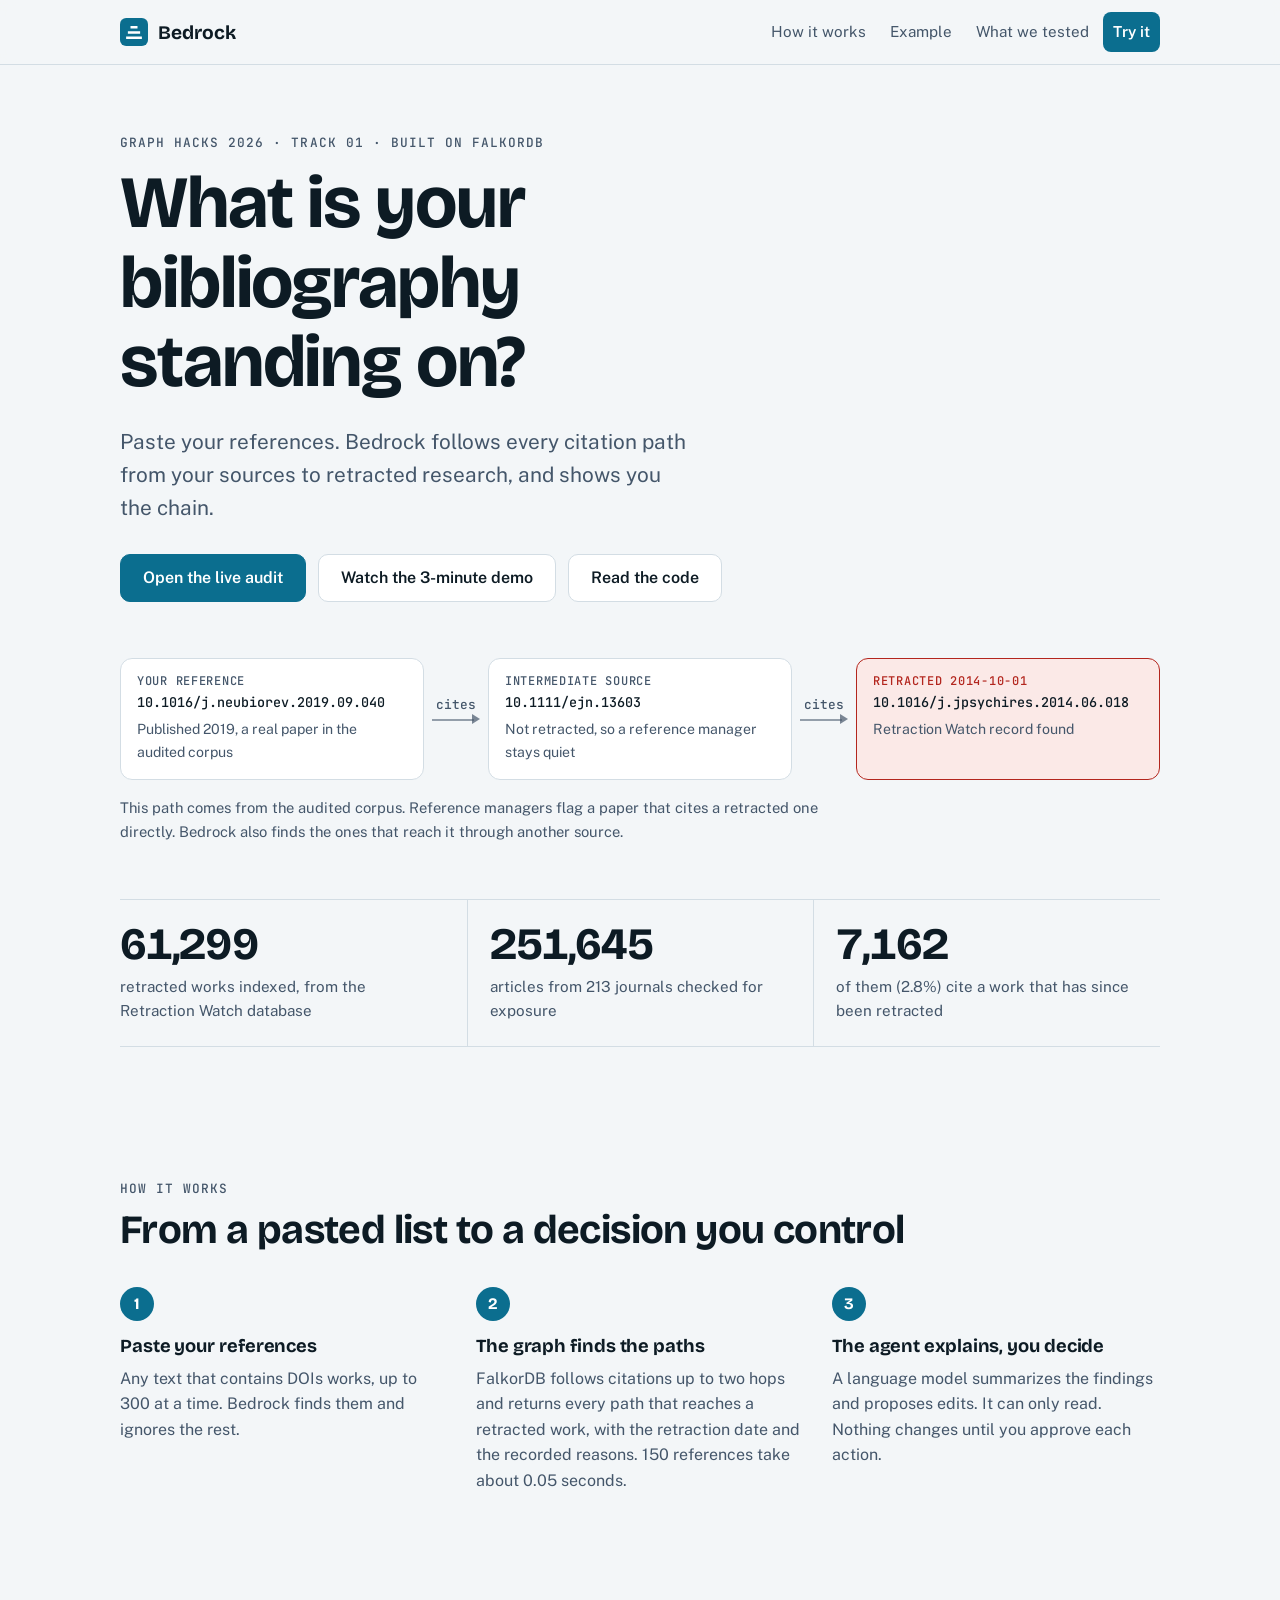
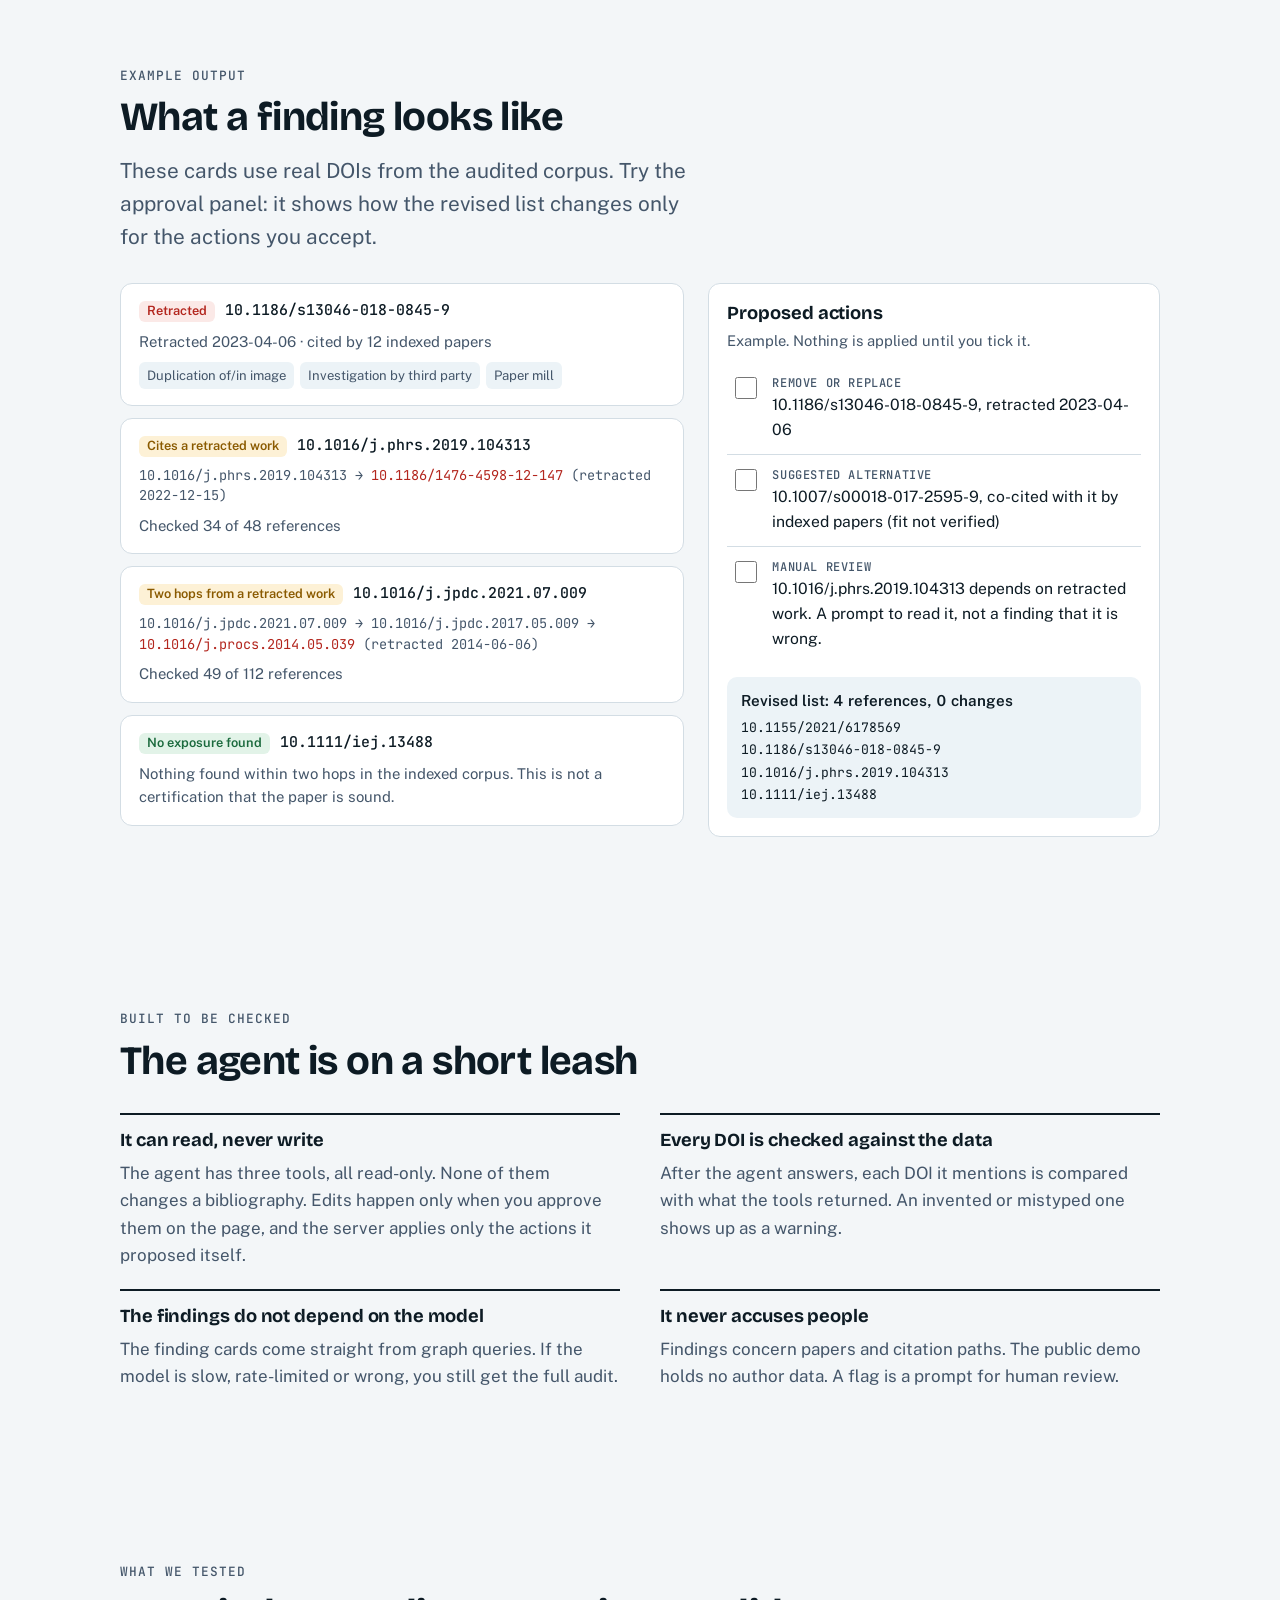
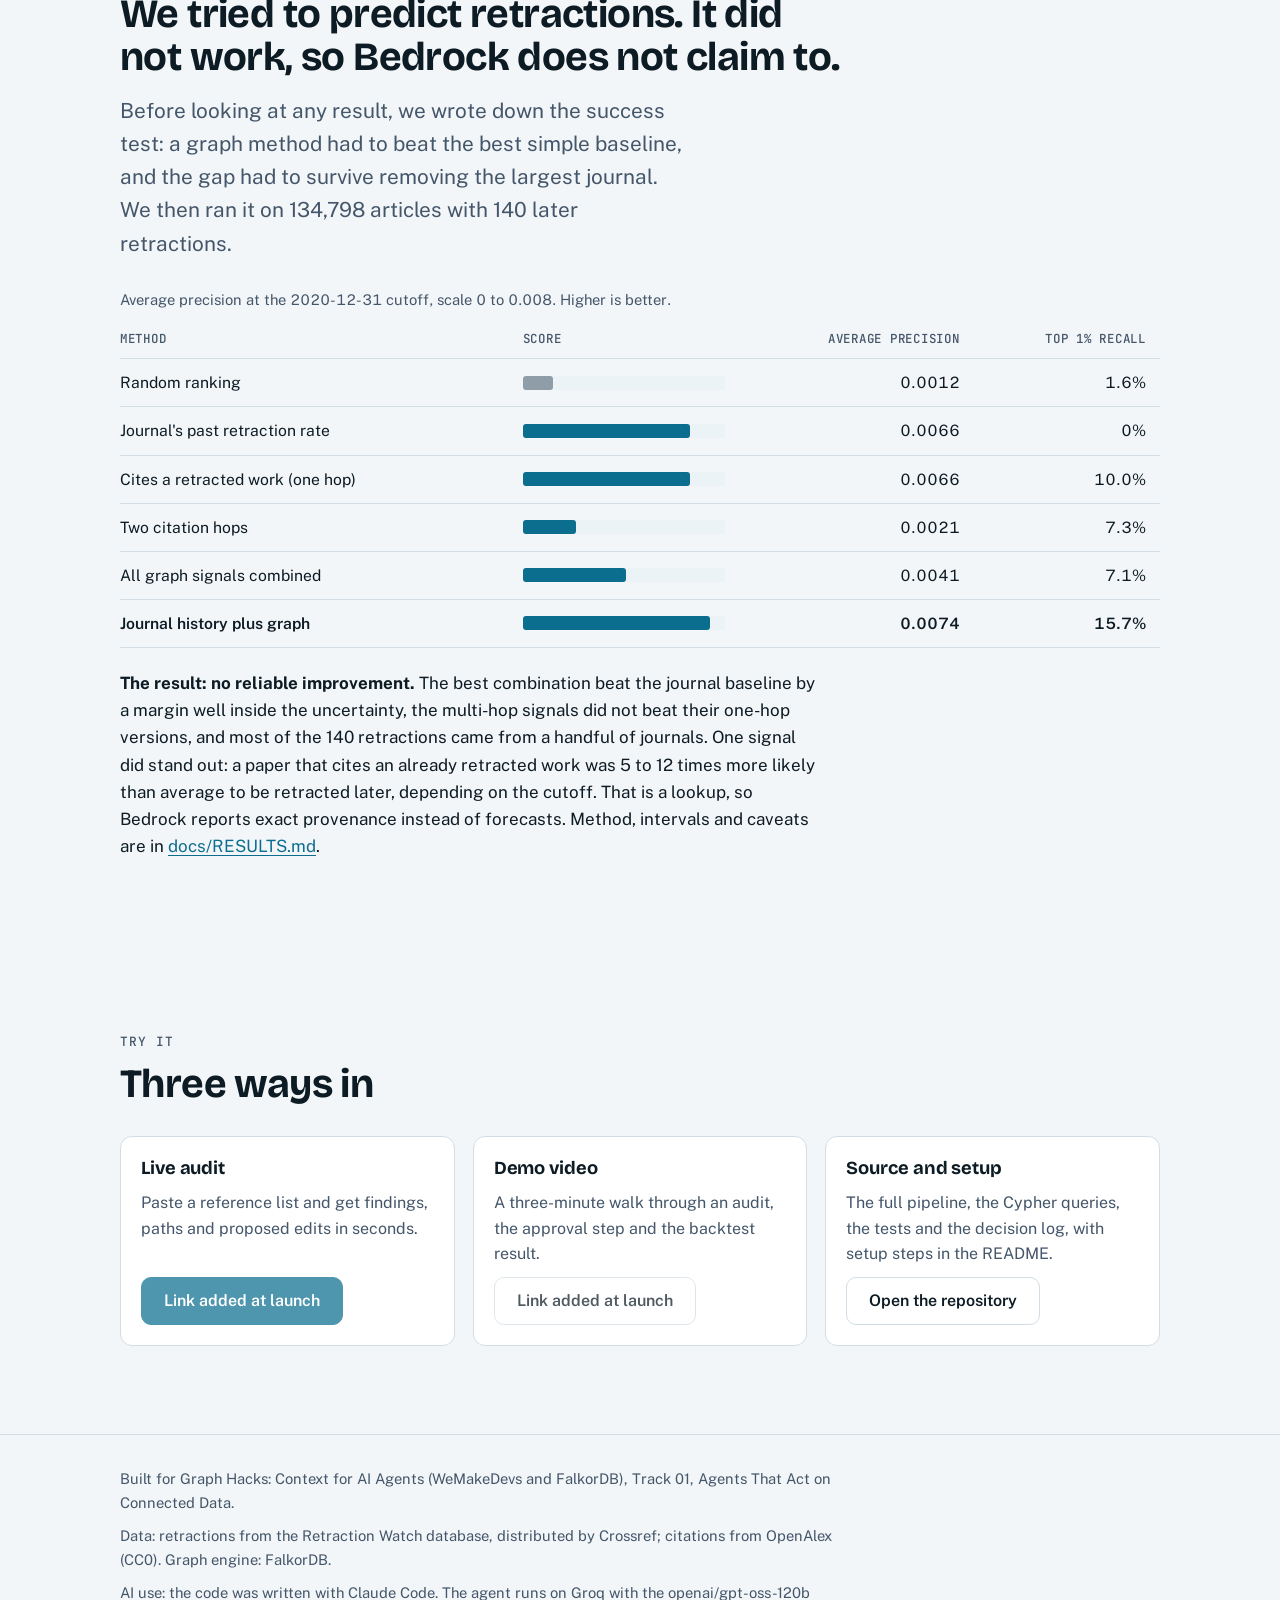
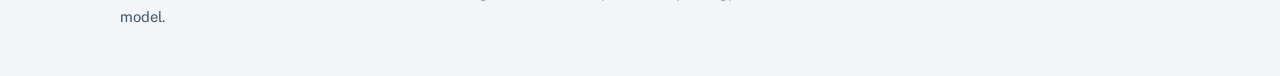
==== site/index.html @ e0417137 "Add slim audit-only graph loader and verifier, deterministic audit output, product landing page Co-A" ====
<!doctype html>
<html lang="en">
<head>
<meta charset="utf-8">
<meta name="viewport" content="width=device-width, initial-scale=1">
<meta name="color-scheme" content="light dark">
<meta name="description" content="Bedrock traces every citation path from your bibliography to retracted research, with the exact chain and the retraction record. Built on FalkorDB for Graph Hacks 2026.">
<title>Bedrock - bibliography provenance audit</title>
<link rel="icon" href="favicon.svg" type="image/svg+xml">
<link rel="preconnect" href="https://fonts.googleapis.com">
<link rel="preconnect" href="https://fonts.gstatic.com" crossorigin>
<link rel="stylesheet" href="https://fonts.googleapis.com/css2?family=Bricolage+Grotesque:opsz,wght@12..96,500;12..96,700&family=JetBrains+Mono:wght@400;500&family=Public+Sans:wght@400;500;600&display=swap">
<style>
/* Layout concept: one idea carries the page, the citation chain. It opens the page as the hero, returns as
   the finding cards, and the sections read top to bottom like following a path from a source to its origin.
   Palette: cool paper and blue-black ink, one teal for interaction, and a red used only for "retracted". */
:root {
  --paper: #f3f6f8;
  --surface: #ffffff;
  --ink: #0d1b24;
  --ink-2: #44566a;
  --line: #d3dde4;
  --teal: #0b6e8f;
  --teal-ink: #ffffff;
  --alert: #b3261e;
  --alert-bg: #fbe9e7;
  --warn: #8a5a00;
  --warn-bg: #fdf1d6;
  --ok: #1b6a3d;
  --ok-bg: #e2f3e8;
  --node: #ecf3f7;
  --focus: rgba(11, 110, 143, .45);
  --display: "Bricolage Grotesque", "Segoe UI", system-ui, sans-serif;
  --body: "Public Sans", system-ui, -apple-system, "Segoe UI", Roboto, sans-serif;
  --mono: "JetBrains Mono", ui-monospace, SFMono-Regular, Menlo, Consolas, monospace;
}
@media (prefers-color-scheme: dark) {
  :root:not([data-theme="light"]) {
    --paper: #0a1319; --surface: #111d25; --ink: #e7eef2; --ink-2: #9db0bf; --line: #24343f;
    --teal: #62c3e8; --teal-ink: #06141b; --alert: #ff8f80; --alert-bg: #3a1b18;
    --warn: #f0c75e; --warn-bg: #352c0e; --ok: #7ed7a0; --ok-bg: #12301f; --node: #16252f; --focus: rgba(98, 195, 232, .5);
    color-scheme: dark;
  }
}
:root[data-theme="dark"] {
  --paper: #0a1319; --surface: #111d25; --ink: #e7eef2; --ink-2: #9db0bf; --line: #24343f;
  --teal: #62c3e8; --teal-ink: #06141b; --alert: #ff8f80; --alert-bg: #3a1b18;
  --warn: #f0c75e; --warn-bg: #352c0e; --ok: #7ed7a0; --ok-bg: #12301f; --node: #16252f; --focus: rgba(98, 195, 232, .5);
  color-scheme: dark;
}
* { box-sizing: border-box; }
html { -webkit-text-size-adjust: 100%; scroll-behavior: smooth; }
body {
  margin: 0; background: var(--paper); color: var(--ink);
  font: 400 1.0625rem/1.6 var(--body);
  -webkit-font-smoothing: antialiased; text-rendering: optimizeLegibility; -webkit-tap-highlight-color: rgba(0, 0, 0, 0);
}
::selection { background: var(--teal); color: var(--teal-ink); }
a { color: var(--teal); text-underline-offset: 3px; }
a:focus-visible, button:focus-visible, input:focus-visible, summary:focus-visible { outline: none; box-shadow: 0 0 0 3px var(--focus); border-radius: 6px; }
.wrap { width: min(1080px, 100%); margin-inline: auto; padding-inline: max(20px, env(safe-area-inset-left, 0px)) max(20px, env(safe-area-inset-right, 0px)); }
section { padding-block: clamp(44px, 7vw, 88px); }
h1, h2, h3 { font-family: var(--display); font-weight: 700; line-height: 1.08; letter-spacing: -.015em; margin: 0; text-wrap: balance; }
h1 { font-size: clamp(2.5rem, 6.2vw, 4.6rem); }
h2 { font-size: clamp(1.7rem, 3.6vw, 2.5rem); }
h3 { font-size: 1.15rem; line-height: 1.25; letter-spacing: -.005em; }
p { margin: 0; }
.lede { font-size: clamp(1.1rem, 1.8vw, 1.3rem); color: var(--ink-2); max-width: 44ch; }
.eyebrow { font: 500 .8rem/1 var(--mono); letter-spacing: .08em; text-transform: uppercase; color: var(--ink-2); margin-bottom: 14px; display: block; }
.mono { font-family: var(--mono); }

/* header */
header.top { position: sticky; top: env(safe-area-inset-top, 0px); z-index: 5; background: color-mix(in srgb, var(--paper) 88%, transparent); backdrop-filter: blur(8px); border-bottom: 1px solid var(--line); }
header.top .wrap { display: flex; align-items: center; justify-content: space-between; gap: 16px; padding-block: 12px; }
.brand { display: flex; align-items: center; gap: 10px; font: 700 1.2rem/1 var(--display); color: var(--ink); text-decoration: none; }
.brand svg { width: 28px; height: 28px; flex: none; }
nav { display: flex; align-items: center; gap: 4px; flex-wrap: wrap; justify-content: flex-end; }
nav a { color: var(--ink-2); text-decoration: none; padding: 8px 10px; border-radius: 8px; font-size: .95rem; min-height: 40px; display: inline-flex; align-items: center; }
nav a.cta { color: var(--teal-ink); background: var(--teal); font-weight: 600; }
@media (hover: hover) { nav a:hover { color: var(--ink); background: var(--node); } nav a.cta:hover { background: var(--teal); filter: brightness(1.08); } }
@media (max-width: 720px) { nav a.hide-s { display: none; } }

/* hero */
.hero { padding-block: clamp(36px, 6vw, 72px) clamp(28px, 4vw, 48px); }
.hero h1 { max-width: 16ch; }
.hero .lede { margin-top: 22px; }
.actions { display: flex; flex-wrap: wrap; gap: 12px; margin-top: 30px; align-items: center; }
.btn { font: 600 1rem/1 var(--body); display: inline-flex; align-items: center; justify-content: center; min-height: 48px; padding: 0 22px; border-radius: 10px; text-decoration: none; border: 1px solid var(--line); background: var(--surface); color: var(--ink); cursor: pointer; user-select: none; -webkit-user-select: none; transition: transform 120ms ease, background-color 120ms ease; }
.btn:active { transform: scale(.97); }
.btn.primary { background: var(--teal); color: var(--teal-ink); border-color: var(--teal); }
.btn[aria-disabled="true"] { opacity: .72; cursor: default; }
@media (hover: hover) { .btn:hover:not([aria-disabled="true"]) { background: var(--node); } .btn.primary:hover:not([aria-disabled="true"]) { background: var(--teal); filter: brightness(1.08); } }
.note { font-size: .92rem; color: var(--ink-2); }

/* the chain */
.chain { list-style: none; margin: clamp(34px, 5vw, 56px) 0 0; padding: 0; display: grid; grid-template-columns: 1fr auto 1fr auto 1fr; align-items: stretch; gap: 0; }
.chain .node { background: var(--surface); border: 1px solid var(--line); border-radius: 12px; padding: 16px; min-width: 0; display: flex; flex-direction: column; gap: 6px; }
.chain .node .tag { font: 500 .75rem/1 var(--mono); letter-spacing: .06em; text-transform: uppercase; color: var(--ink-2); }
.chain .node .doi { font: 500 .84rem/1.4 var(--mono); overflow-wrap: anywhere; }
.chain .node .meta { font-size: .88rem; color: var(--ink-2); }
.chain .node.end { background: var(--alert-bg); border-color: var(--alert); }
.chain .node.end .tag { color: var(--alert); font-weight: 500; }
.chain .link { display: flex; align-items: center; justify-content: center; min-width: 64px; position: relative; color: var(--ink-2); font: 500 .8rem/1 var(--mono); }
.chain .link::before { content: ""; position: absolute; left: 8px; right: 14px; top: 50%; height: 2px; background: currentColor; opacity: .55; }
.chain .link::after { content: ""; position: absolute; right: 8px; top: calc(50% - 5px); border-left: 8px solid currentColor; border-top: 5px solid transparent; border-bottom: 5px solid transparent; opacity: .7; }
.chain .link span { position: relative; background: var(--paper); padding: 0 6px; top: -14px; }
.caption { margin-top: 16px; font-size: .92rem; color: var(--ink-2); max-width: 78ch; }
@media (max-width: 820px) {
  .chain { grid-template-columns: 1fr; }
  .chain .link { min-height: 56px; min-width: 0; }
  .chain .link::before { left: 50%; right: auto; top: 6px; bottom: 14px; width: 2px; height: auto; }
  .chain .link::after { right: auto; left: calc(50% - 5px); top: auto; bottom: 6px; border-left: 5px solid transparent; border-right: 5px solid transparent; border-top: 8px solid currentColor; border-bottom: 0; }
  .chain .link span { top: 0; left: 24px; position: absolute; }
}
@media (prefers-reduced-motion: no-preference) {
  .chain .node, .chain .link { animation: rise 520ms cubic-bezier(.2, .7, .2, 1) both; }
  .chain > :nth-child(2) { animation-delay: 160ms; } .chain > :nth-child(3) { animation-delay: 320ms; }
  .chain > :nth-child(4) { animation-delay: 480ms; } .chain > :nth-child(5) { animation-delay: 640ms; }
  .chain .node.end { animation: rise 520ms cubic-bezier(.2, .7, .2, 1) 640ms both, flag 1400ms ease-out 1200ms 1; }
  @keyframes rise { from { transform: translateY(10px); } to { transform: none; } } /* never starts invisible: content stays readable if animation is paused */
  @keyframes flag { 0% { box-shadow: 0 0 0 0 color-mix(in srgb, var(--alert) 55%, transparent); } 100% { box-shadow: 0 0 0 14px transparent; } }
}

/* facts */
.facts { display: grid; grid-template-columns: repeat(3, 1fr); gap: 0; border-block: 1px solid var(--line); margin-top: clamp(30px, 5vw, 56px); }
.fact { padding: 22px 22px 22px 0; min-width: 0; }
.fact + .fact { padding-left: 22px; border-left: 1px solid var(--line); }
.fact b { display: block; font: 700 clamp(1.9rem, 4vw, 2.8rem)/1 var(--display); font-variant-numeric: tabular-nums; letter-spacing: -.02em; }
.fact span { display: block; margin-top: 8px; color: var(--ink-2); font-size: .95rem; }
@media (max-width: 720px) { .facts { grid-template-columns: 1fr; } .fact, .fact + .fact { padding: 18px 0; border-left: 0; } .fact + .fact { border-top: 1px solid var(--line); } }

/* sequence */
.steps { list-style: none; counter-reset: s; margin: 34px 0 0; padding: 0; display: grid; grid-template-columns: repeat(3, 1fr); gap: 28px; }
.steps li { counter-increment: s; min-width: 0; }
.steps li::before { content: counter(s); display: grid; place-items: center; width: 34px; height: 34px; border-radius: 50%; background: var(--teal); color: var(--teal-ink); font: 700 1rem/1 var(--display); margin-bottom: 14px; }
.steps h3 { margin-bottom: 8px; }
.steps p { color: var(--ink-2); font-size: 1rem; }
@media (max-width: 820px) { .steps { grid-template-columns: 1fr; gap: 24px; } }

/* sample findings + approval */
.demo { display: grid; grid-template-columns: 1.25fr 1fr; gap: 24px; margin-top: 30px; align-items: start; }
@media (max-width: 920px) { .demo { grid-template-columns: 1fr; } }
.finding { background: var(--surface); border: 1px solid var(--line); border-radius: 12px; padding: 16px 18px; display: grid; gap: 8px; min-width: 0; }
.finding + .finding { margin-top: 12px; }
.finding .head { display: flex; flex-wrap: wrap; gap: 10px; align-items: baseline; }
.badge { font: 600 .8rem/1 var(--body); padding: 4px 8px; border-radius: 6px; }
.b-ret { color: var(--alert); background: var(--alert-bg); }
.b-dir { color: var(--warn); background: var(--warn-bg); }
.b-two { color: var(--warn); background: var(--warn-bg); }
.b-ok { color: var(--ok); background: var(--ok-bg); }
.finding .doi { font: 500 .93rem/1.3 var(--mono); overflow-wrap: anywhere; }
.finding .meta { color: var(--ink-2); font-size: .93rem; }
.path { font: 400 .85rem/1.5 var(--mono); color: var(--ink-2); overflow-wrap: anywhere; }
.path em { font-style: normal; color: var(--alert); }
.chips { display: flex; flex-wrap: wrap; gap: 6px; list-style: none; margin: 0; padding: 0; }
.chips li { font-size: .82rem; background: var(--node); color: var(--ink-2); border-radius: 6px; padding: 3px 8px; }
.panel { background: var(--surface); border: 1px solid var(--line); border-radius: 12px; padding: 18px; position: sticky; top: 76px; }
.panel h3 { margin-bottom: 4px; }
.panel .note { margin-bottom: 10px; }
.props { list-style: none; margin: 0; padding: 0; }
.props li { display: flex; gap: 12px; align-items: flex-start; padding: 12px 4px; border-top: 1px solid var(--line); }
.props li:first-child { border-top: 0; }
.props input { width: 22px; height: 22px; margin-top: 2px; flex: none; accent-color: var(--teal); }
.props label { cursor: pointer; flex: 1; font-size: .98rem; min-width: 0; overflow-wrap: anywhere; }
.props .k { display: block; font: 500 .75rem/1.4 var(--mono); letter-spacing: .05em; text-transform: uppercase; color: var(--ink-2); }
.result { margin-top: 14px; padding: 14px; background: var(--node); border-radius: 10px; }
.result .count { font: 600 .95rem/1.3 var(--body); margin-bottom: 8px; font-variant-numeric: tabular-nums; }
.result ul { list-style: none; margin: 0; padding: 0; display: flex; flex-direction: column; gap: 4px; }
.result li { font: 400 .82rem/1.4 var(--mono); overflow-wrap: anywhere; }
.result li.gone { text-decoration: line-through; color: var(--ink-2); }
.result li.add { color: var(--ok); }

/* safety list */
.grid2 { display: grid; grid-template-columns: repeat(2, 1fr); gap: 20px 40px; margin-top: 30px; }
@media (max-width: 720px) { .grid2 { grid-template-columns: 1fr; } }
.grid2 > div { min-width: 0; padding-top: 14px; border-top: 2px solid var(--ink); }
.grid2 h3 { margin-bottom: 8px; }
.grid2 p { color: var(--ink-2); }

/* evidence */
.evidence { margin-top: 28px; overflow-x: auto; }
table { border-collapse: collapse; width: 100%; min-width: 560px; font-variant-numeric: tabular-nums; }
th, td { text-align: left; padding: 11px 12px 11px 0; border-bottom: 1px solid var(--line); vertical-align: middle; font-size: .98rem; }
th { font: 500 .78rem/1.2 var(--mono); letter-spacing: .06em; text-transform: uppercase; color: var(--ink-2); }
td.n, th.n { text-align: right; padding-right: 14px; white-space: nowrap; }
.bar { height: 14px; border-radius: 3px; background: var(--node); position: relative; min-width: 120px; }
.bar i { position: absolute; inset: 0 auto 0 0; background: var(--teal); border-radius: 3px; }
.bar i.rand { background: var(--ink-2); opacity: .55; }
tr.hl td { font-weight: 600; }
.verdict { margin-top: 22px; max-width: 70ch; }
.verdict strong { color: var(--ink); }

/* try it */
.cards { display: grid; grid-template-columns: repeat(3, 1fr); gap: 18px; margin-top: 30px; }
@media (max-width: 900px) { .cards { grid-template-columns: 1fr; } }
.card { background: var(--surface); border: 1px solid var(--line); border-radius: 12px; padding: 20px; display: flex; flex-direction: column; gap: 10px; min-width: 0; }
.card p { color: var(--ink-2); font-size: 1rem; flex: 1; }
.card .btn { align-self: flex-start; }

footer { border-top: 1px solid var(--line); padding-block: 32px 48px; color: var(--ink-2); font-size: .92rem; }
footer .wrap { display: grid; gap: 10px; }
footer p { max-width: 80ch; }
@media (prefers-reduced-motion: reduce) { * { transition: none !important; scroll-behavior: auto !important; } }
</style>
</head>
<body>
<header class="top">
  <div class="wrap">
    <a class="brand" href="#top" aria-label="Bedrock, back to the top">
      <svg viewBox="0 0 32 32" aria-hidden="true"><rect width="32" height="32" rx="7" fill="var(--teal)"/><path d="M7 21h18v3H7zM9 15h14v3H9zM12 9h8v3h-8z" fill="var(--teal-ink)"/></svg>
      Bedrock
    </a>
    <nav aria-label="Sections">
      <a class="hide-s" href="#how">How it works</a>
      <a class="hide-s" href="#findings">Example</a>
      <a class="hide-s" href="#tested">What we tested</a>
      <a class="cta" href="#try">Try it</a>
    </nav>
  </div>
</header>

<main id="top">
  <section class="hero" aria-labelledby="h1">
    <div class="wrap">
      <span class="eyebrow">Graph Hacks 2026 &middot; Track 01 &middot; built on FalkorDB</span>
      <h1 id="h1">What is your bibliography standing on?</h1>
      <p class="lede">Paste your references. Bedrock follows every citation path from your sources to retracted research, and shows you the chain.</p>
      <div class="actions">
        <a class="btn primary" id="cta-live" href="#try" data-config="live">Open the live audit</a>
        <a class="btn" id="cta-video" href="#try" data-config="video">Watch the 3-minute demo</a>
        <a class="btn" href="https://github.com/ibnweb3/bedrock">Read the code</a>
      </div>

      <ol class="chain" aria-label="Example citation path from a reference to a retracted work">
        <li class="node"><span class="tag">Your reference</span><span class="doi">10.1016/j.neubiorev.2019.09.040</span><span class="meta">Published 2019, a real paper in the audited corpus</span></li>
        <li class="link" aria-hidden="true"><span>cites</span></li>
        <li class="node"><span class="tag">Intermediate source</span><span class="doi">10.1111/ejn.13603</span><span class="meta">Not retracted, so a reference manager stays quiet</span></li>
        <li class="link" aria-hidden="true"><span>cites</span></li>
        <li class="node end"><span class="tag">Retracted 2014-10-01</span><span class="doi">10.1016/j.jpsychires.2014.06.018</span><span class="meta">Retraction Watch record found</span></li>
      </ol>
      <p class="caption">This path comes from the audited corpus. Reference managers flag a paper that cites a retracted one directly. Bedrock also finds the ones that reach it through another source.</p>

      <div class="facts">
        <div class="fact"><b>61,299</b><span>retracted works indexed, from the Retraction Watch database</span></div>
        <div class="fact"><b>251,645</b><span>articles from 213 journals checked for exposure</span></div>
        <div class="fact"><b>7,162</b><span>of them (2.8%) cite a work that has since been retracted</span></div>
      </div>
    </div>
  </section>

  <section id="how" aria-labelledby="h-how">
    <div class="wrap">
      <span class="eyebrow">How it works</span>
      <h2 id="h-how">From a pasted list to a decision you control</h2>
      <ol class="steps">
        <li><h3>Paste your references</h3><p>Any text that contains DOIs works, up to 300 at a time. Bedrock finds them and ignores the rest.</p></li>
        <li><h3>The graph finds the paths</h3><p>FalkorDB follows citations up to two hops and returns every path that reaches a retracted work, with the retraction date and the recorded reasons. 150 references take about 0.05 seconds.</p></li>
        <li><h3>The agent explains, you decide</h3><p>A language model summarizes the findings and proposes edits. It can only read. Nothing changes until you approve each action.</p></li>
      </ol>
    </div>
  </section>

  <section id="findings" aria-labelledby="h-find">
    <div class="wrap">
      <span class="eyebrow">Example output</span>
      <h2 id="h-find">What a finding looks like</h2>
      <p class="lede" style="margin-top:14px">These cards use real DOIs from the audited corpus. Try the approval panel: it shows how the revised list changes only for the actions you accept.</p>
      <div class="demo">
        <div>
          <article class="finding">
            <div class="head"><span class="badge b-ret">Retracted</span><span class="doi">10.1186/s13046-018-0845-9</span></div>
            <p class="meta">Retracted 2023-04-06 &middot; cited by 12 indexed papers</p>
            <ul class="chips" aria-label="Recorded reasons"><li>Duplication of/in image</li><li>Investigation by third party</li><li>Paper mill</li></ul>
          </article>
          <article class="finding">
            <div class="head"><span class="badge b-dir">Cites a retracted work</span><span class="doi">10.1016/j.phrs.2019.104313</span></div>
            <p class="path">10.1016/j.phrs.2019.104313 &rarr; <em>10.1186/1476-4598-12-147</em> (retracted 2022-12-15)</p>
            <p class="meta">Checked 34 of 48 references</p>
          </article>
          <article class="finding">
            <div class="head"><span class="badge b-two">Two hops from a retracted work</span><span class="doi">10.1016/j.jpdc.2021.07.009</span></div>
            <p class="path">10.1016/j.jpdc.2021.07.009 &rarr; 10.1016/j.jpdc.2017.05.009 &rarr; <em>10.1016/j.procs.2014.05.039</em> (retracted 2014-06-06)</p>
            <p class="meta">Checked 49 of 112 references</p>
          </article>
          <article class="finding">
            <div class="head"><span class="badge b-ok">No exposure found</span><span class="doi">10.1111/iej.13488</span></div>
            <p class="meta">Nothing found within two hops in the indexed corpus. This is not a certification that the paper is sound.</p>
          </article>
        </div>

        <aside class="panel" aria-labelledby="h-prop">
          <h3 id="h-prop">Proposed actions</h3>
          <p class="note">Example. Nothing is applied until you tick it.</p>
          <ul class="props" id="props">
            <li><input type="checkbox" id="p1" data-remove="10.1186/s13046-018-0845-9"><label for="p1"><span class="k">Remove or replace</span>10.1186/s13046-018-0845-9, retracted 2023-04-06</label></li>
            <li><input type="checkbox" id="p2" data-add="10.1007/s00018-017-2595-9"><label for="p2"><span class="k">Suggested alternative</span>10.1007/s00018-017-2595-9, co-cited with it by indexed papers (fit not verified)</label></li>
            <li><input type="checkbox" id="p3" data-note="1"><label for="p3"><span class="k">Manual review</span>10.1016/j.phrs.2019.104313 depends on retracted work. A prompt to read it, not a finding that it is wrong.</label></li>
          </ul>
          <div class="result" aria-live="polite">
            <p class="count" id="count">Revised list: 4 references, 0 changes</p>
            <ul id="revised"></ul>
          </div>
        </aside>
      </div>
    </div>
  </section>

  <section id="safe" aria-labelledby="h-safe">
    <div class="wrap">
      <span class="eyebrow">Built to be checked</span>
      <h2 id="h-safe">The agent is on a short leash</h2>
      <div class="grid2">
        <div><h3>It can read, never write</h3><p>The agent has three tools, all read-only. None of them changes a bibliography. Edits happen only when you approve them on the page, and the server applies only the actions it proposed itself.</p></div>
        <div><h3>Every DOI is checked against the data</h3><p>After the agent answers, each DOI it mentions is compared with what the tools returned. An invented or mistyped one shows up as a warning.</p></div>
        <div><h3>The findings do not depend on the model</h3><p>The finding cards come straight from graph queries. If the model is slow, rate-limited or wrong, you still get the full audit.</p></div>
        <div><h3>It never accuses people</h3><p>Findings concern papers and citation paths. The public demo holds no author data. A flag is a prompt for human review.</p></div>
      </div>
    </div>
  </section>

  <section id="tested" aria-labelledby="h-test">
    <div class="wrap">
      <span class="eyebrow">What we tested</span>
      <h2 id="h-test">We tried to predict retractions. It did not work, so Bedrock does not claim to.</h2>
      <p class="lede" style="margin-top:14px">Before looking at any result, we wrote down the success test: a graph method had to beat the best simple baseline, and the gap had to survive removing the largest journal. We then ran it on 134,798 articles with 140 later retractions.</p>
      <div class="evidence">
        <table>
          <caption class="note" style="text-align:left;caption-side:top;padding-bottom:10px">Average precision at the 2020-12-31 cutoff, scale 0 to 0.008. Higher is better.</caption>
          <thead><tr><th>Method</th><th>Score</th><th class="n">Average precision</th><th class="n">Top 1% recall</th></tr></thead>
          <tbody>
            <tr><td>Random ranking</td><td><div class="bar" role="img" aria-label="0.0012 out of 0.008"><i class="rand" style="width:15%"></i></div></td><td class="n">0.0012</td><td class="n">1.6%</td></tr>
            <tr><td>Journal's past retraction rate</td><td><div class="bar" role="img" aria-label="0.0066 out of 0.008"><i style="width:82.5%"></i></div></td><td class="n">0.0066</td><td class="n">0%</td></tr>
            <tr><td>Cites a retracted work (one hop)</td><td><div class="bar" role="img" aria-label="0.0066 out of 0.008"><i style="width:82.5%"></i></div></td><td class="n">0.0066</td><td class="n">10.0%</td></tr>
            <tr><td>Two citation hops</td><td><div class="bar" role="img" aria-label="0.0021 out of 0.008"><i style="width:26.3%"></i></div></td><td class="n">0.0021</td><td class="n">7.3%</td></tr>
            <tr><td>All graph signals combined</td><td><div class="bar" role="img" aria-label="0.0041 out of 0.008"><i style="width:51.3%"></i></div></td><td class="n">0.0041</td><td class="n">7.1%</td></tr>
            <tr class="hl"><td>Journal history plus graph</td><td><div class="bar" role="img" aria-label="0.0074 out of 0.008"><i style="width:92.5%"></i></div></td><td class="n">0.0074</td><td class="n">15.7%</td></tr>
          </tbody>
        </table>
      </div>
      <p class="verdict"><strong>The result: no reliable improvement.</strong> The best combination beat the journal baseline by a margin well inside the uncertainty, the multi-hop signals did not beat their one-hop versions, and most of the 140 retractions came from a handful of journals. One signal did stand out: a paper that cites an already retracted work was 5 to 12 times more likely than average to be retracted later, depending on the cutoff. That is a lookup, so Bedrock reports exact provenance instead of forecasts. Method, intervals and caveats are in <a href="https://github.com/ibnweb3/bedrock/blob/main/docs/RESULTS.md">docs/RESULTS.md</a>.</p>
    </div>
  </section>

  <section id="try" aria-labelledby="h-try">
    <div class="wrap">
      <span class="eyebrow">Try it</span>
      <h2 id="h-try">Three ways in</h2>
      <div class="cards">
        <div class="card"><h3>Live audit</h3><p>Paste a reference list and get findings, paths and proposed edits in seconds.</p><a class="btn primary" id="card-live" href="#try" data-config="live" aria-disabled="true">Link added at launch</a></div>
        <div class="card"><h3>Demo video</h3><p>A three-minute walk through an audit, the approval step and the backtest result.</p><a class="btn" id="card-video" href="#try" data-config="video" aria-disabled="true">Link added at launch</a></div>
        <div class="card"><h3>Source and setup</h3><p>The full pipeline, the Cypher queries, the tests and the decision log, with setup steps in the README.</p><a class="btn" href="https://github.com/ibnweb3/bedrock#readme">Open the repository</a></div>
      </div>
    </div>
  </section>
</main>

<footer>
  <div class="wrap">
    <p>Built for Graph Hacks: Context for AI Agents (WeMakeDevs and FalkorDB), Track 01, Agents That Act on Connected Data.</p>
    <p>Data: retractions from the Retraction Watch database, distributed by Crossref; citations from OpenAlex (CC0). Graph engine: FalkorDB.</p>
    <p>AI use: the code was written with Claude Code. The agent runs on Groq with the openai/gpt-oss-120b model.</p>
  </div>
</footer>

<script>
"use strict";
/* Set these at launch; until then the buttons say so instead of pointing nowhere. */
const LINKS = { live: "", video: "" };

document.querySelectorAll("[data-config]").forEach((a) => {
  const url = LINKS[a.dataset.config];
  if (url) { a.href = url; a.removeAttribute("aria-disabled"); a.target = "_blank"; a.rel = "noopener"; if (a.id.startsWith("card")) a.textContent = a.dataset.config === "live" ? "Open the live audit" : "Watch the demo"; }
});
document.querySelectorAll("#cta-live, #cta-video").forEach((a) => {
  if (!LINKS[a.dataset.config]) a.setAttribute("href", "#try");
});

/* Approval example: the revised list changes only for ticked actions. */
const BASE = ["10.1155/2021/6178569", "10.1186/s13046-018-0845-9", "10.1016/j.phrs.2019.104313", "10.1111/iej.13488"];
const props = document.getElementById("props");
const list = document.getElementById("revised");
const count = document.getElementById("count");
function renderList() {
  const removed = new Set(), added = [];
  let changes = 0;
  props.querySelectorAll("input:checked").forEach((c) => {
    if (c.dataset.remove) { removed.add(c.dataset.remove); changes++; }
    if (c.dataset.add) { added.push(c.dataset.add); changes++; }
  });
  list.replaceChildren();
  BASE.forEach((d) => { const li = document.createElement("li"); li.textContent = d; if (removed.has(d)) li.className = "gone"; list.append(li); });
  added.forEach((d) => { const li = document.createElement("li"); li.textContent = "+ " + d; li.className = "add"; list.append(li); });
  const size = BASE.length - removed.size + added.length;
  count.textContent = `Revised list: ${size} references, ${changes} change${changes === 1 ? "" : "s"}`;
}
props.addEventListener("change", renderList);
renderList();
</script>
</body>
</html>
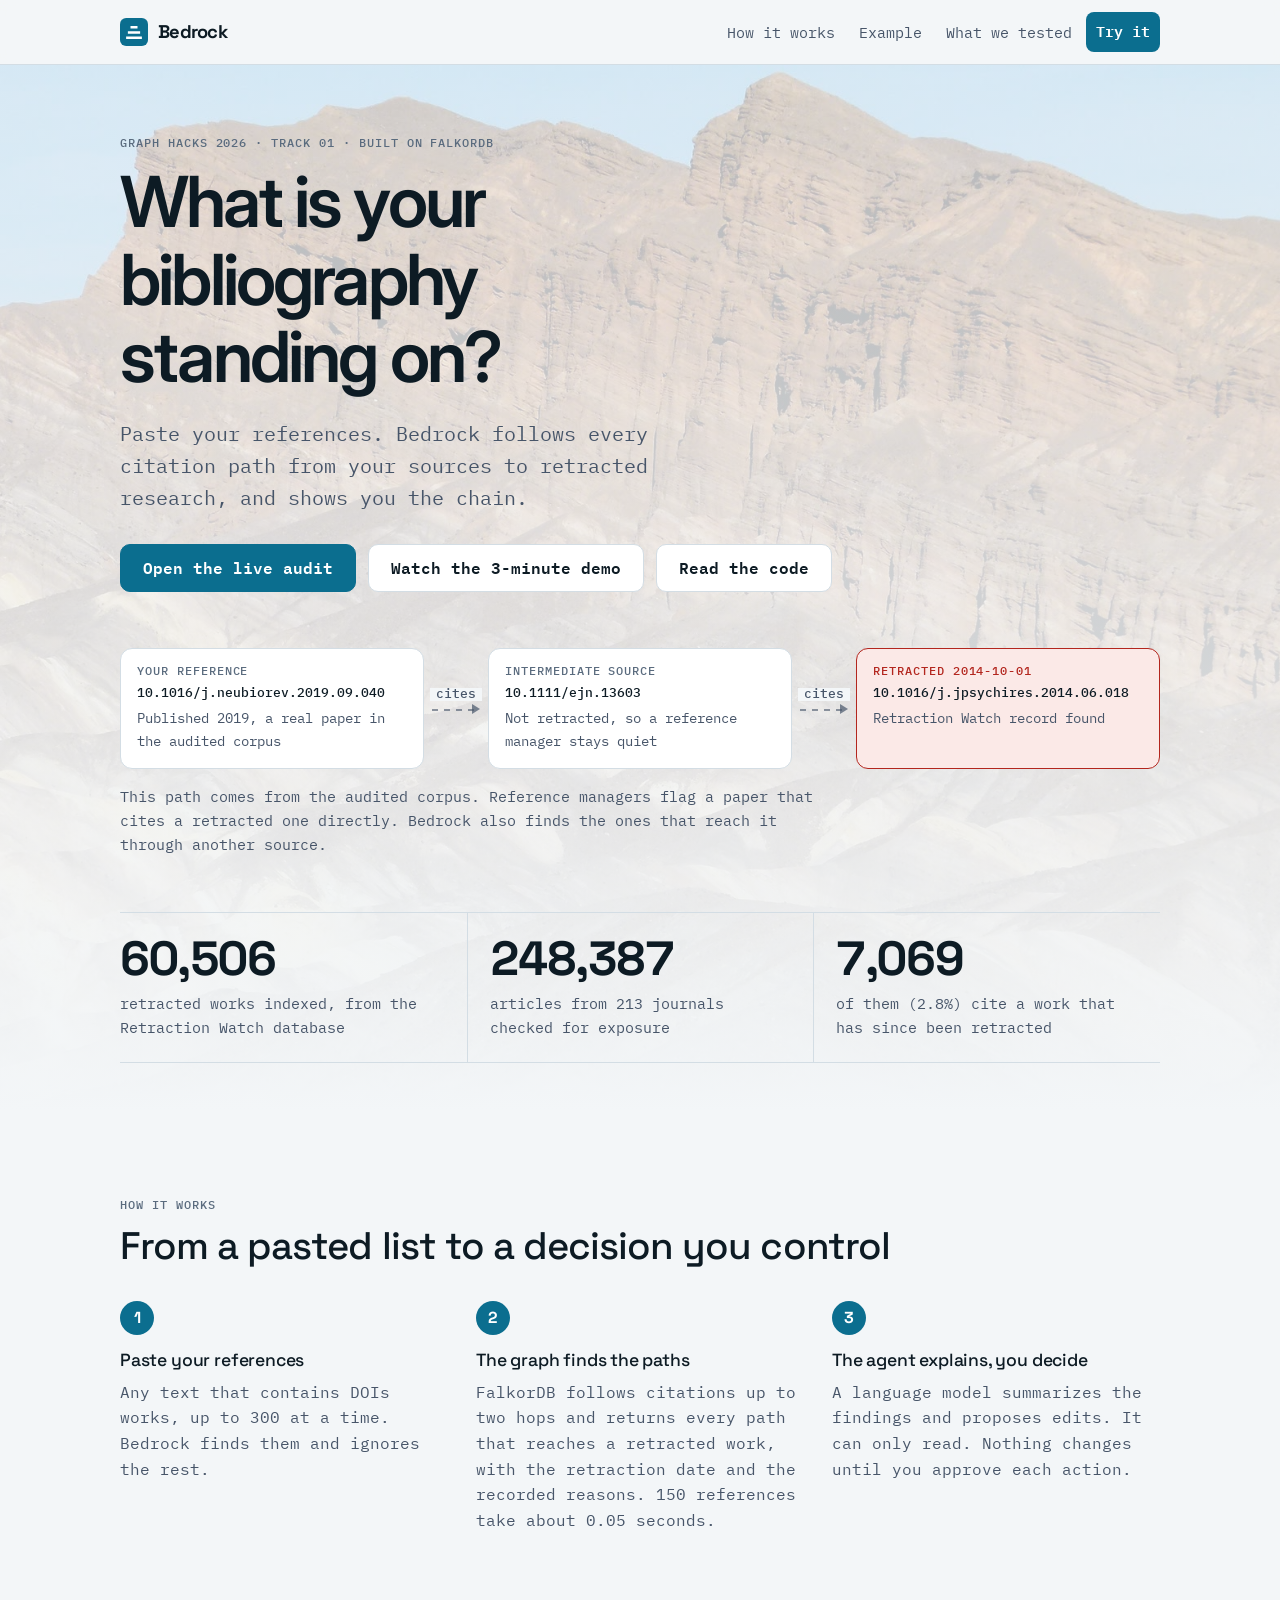
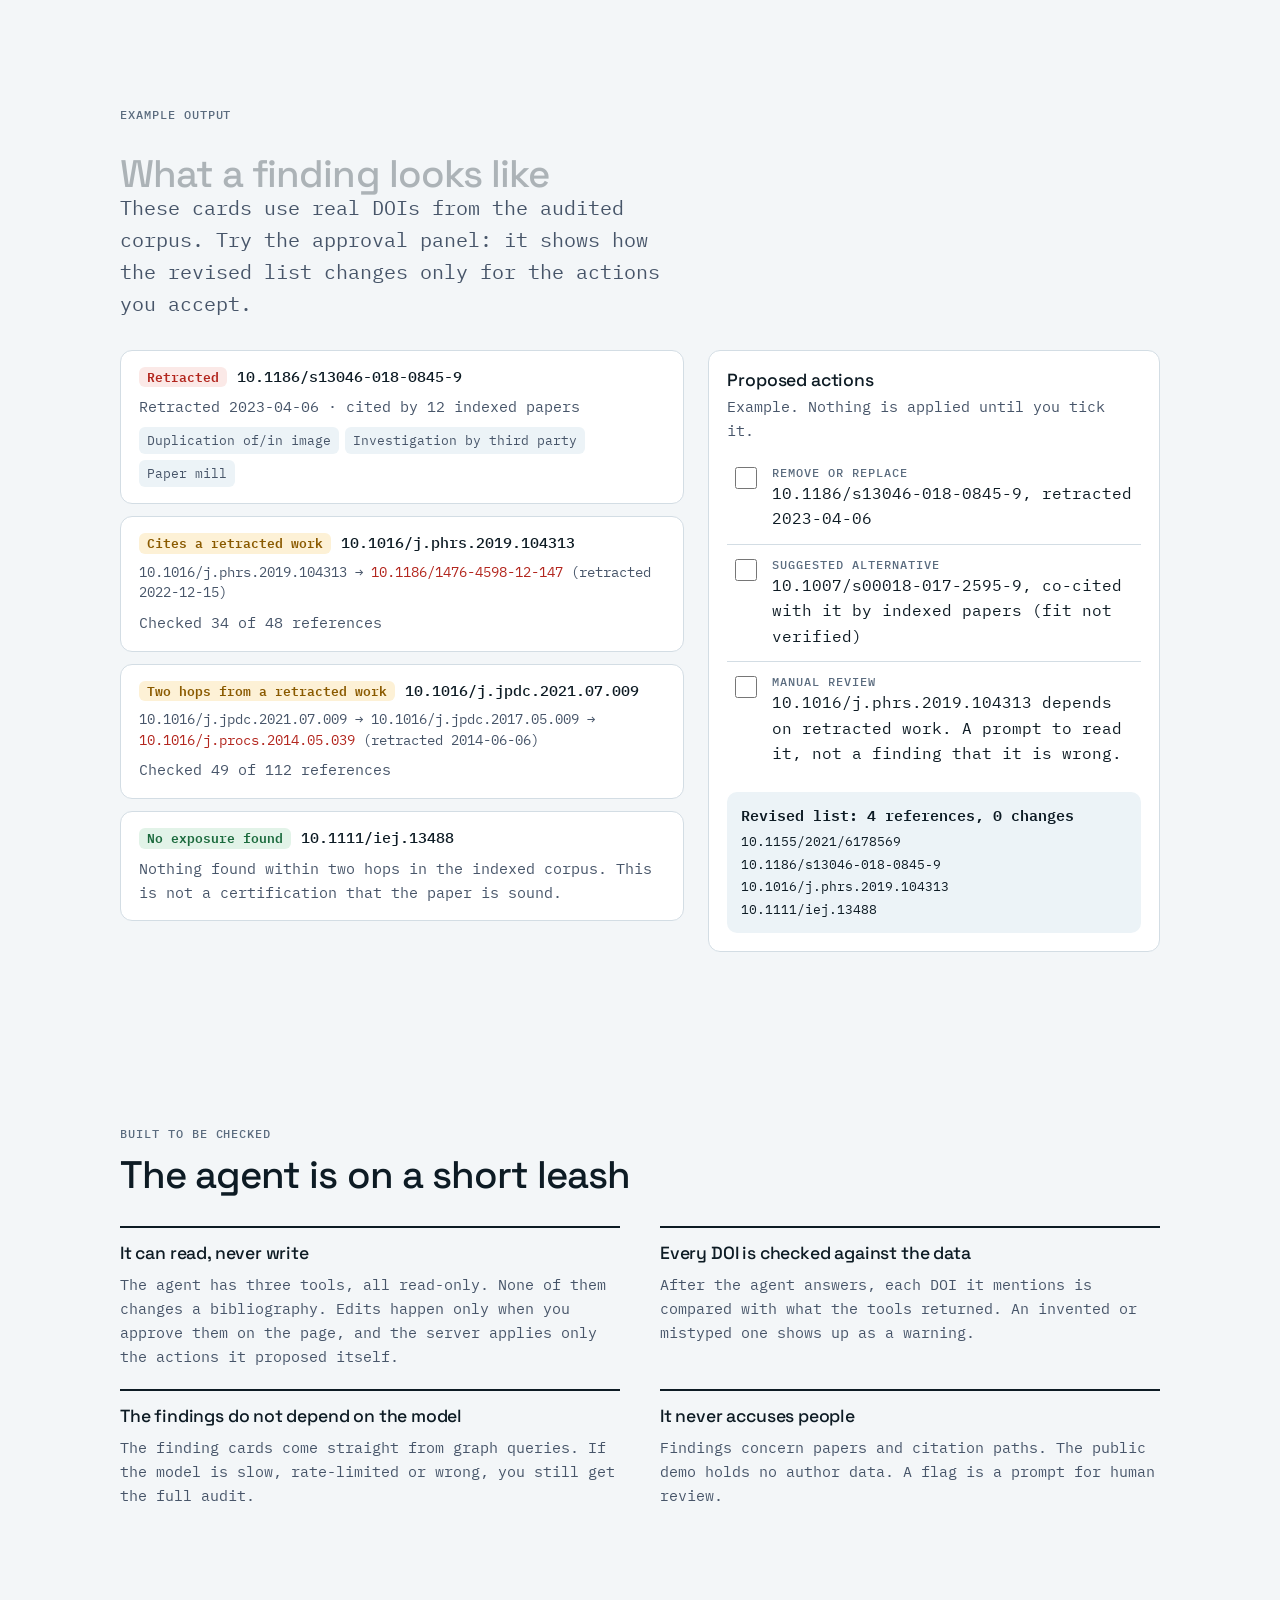
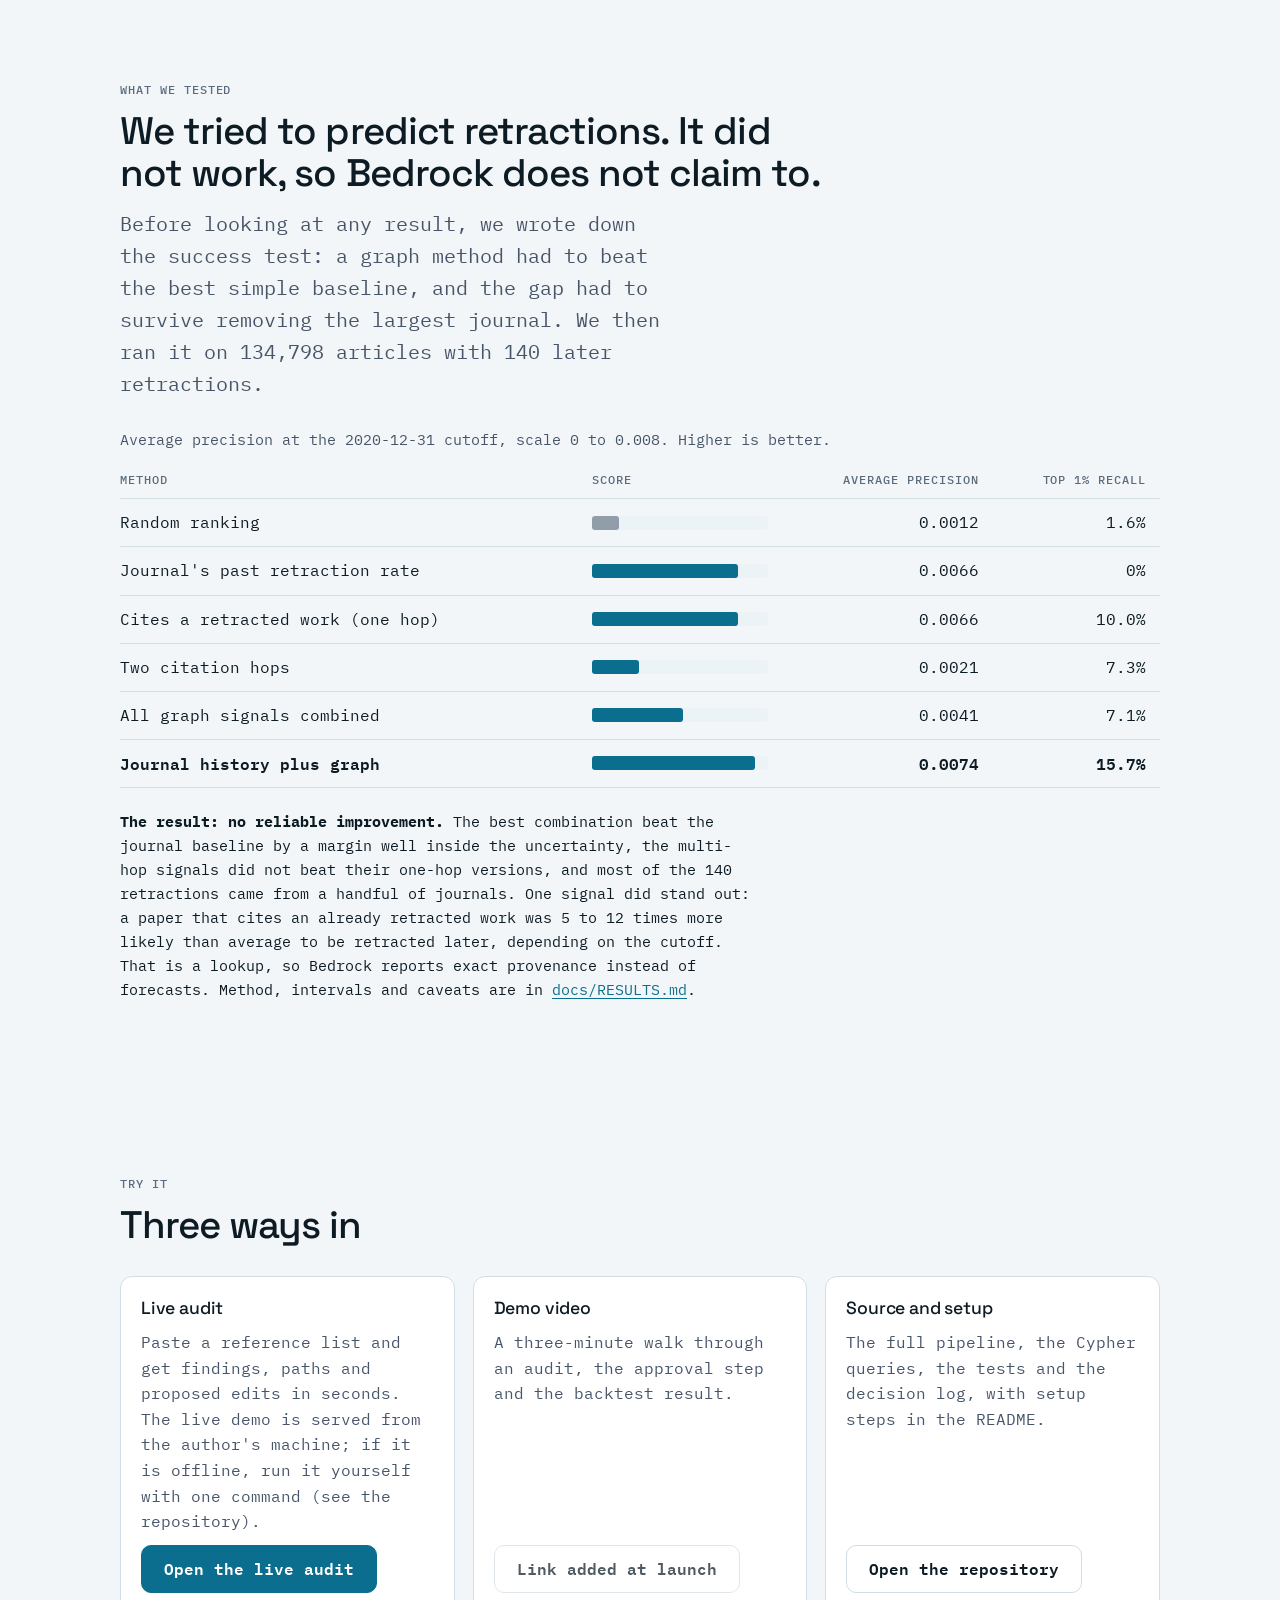
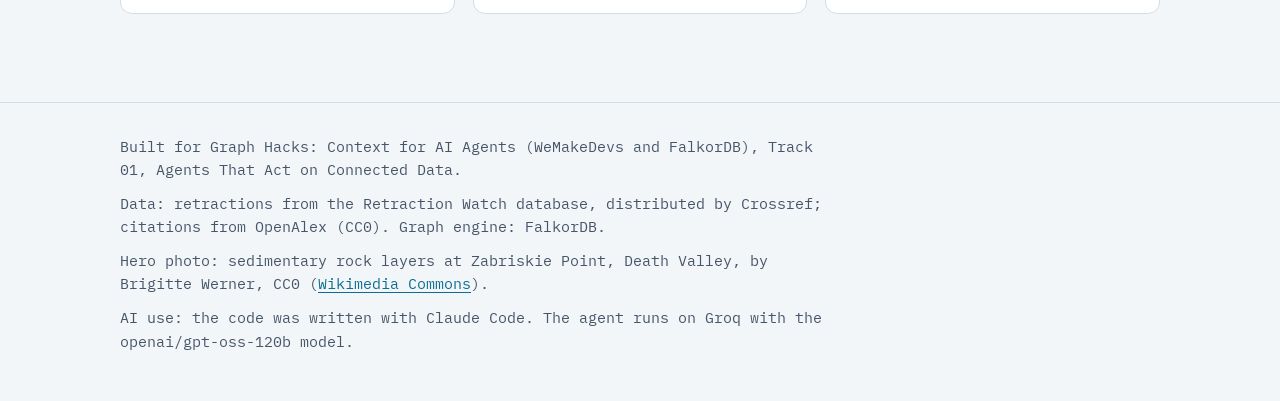
==== commit 5163251f: "Redesign product page (typography, motion, hero photo), apply new fonts to app, add live link and Cl" ====
--- a/site/index.html
+++ b/site/index.html
@@ -7,9 +7,14 @@
 <meta name="description" content="Bedrock traces every citation path from your bibliography to retracted research, with the exact chain and the retraction record. Built on FalkorDB for Graph Hacks 2026.">
 <title>Bedrock - bibliography provenance audit</title>
 <link rel="icon" href="favicon.svg" type="image/svg+xml">
+<link rel="preload" as="image" href="strata.jpg" fetchpriority="low">
 <link rel="preconnect" href="https://fonts.googleapis.com">
 <link rel="preconnect" href="https://fonts.gstatic.com" crossorigin>
-<link rel="stylesheet" href="https://fonts.googleapis.com/css2?family=Bricolage+Grotesque:opsz,wght@12..96,500;12..96,700&family=JetBrains+Mono:wght@400;500&family=Public+Sans:wght@400;500;600&display=swap">
+<link rel="stylesheet" href="https://fonts.googleapis.com/css2?family=Inter:wght@600&family=Space+Grotesk:wght@500;700&family=IBM+Plex+Mono:wght@400;500;600&display=swap">
+<script>
+/* Motion is progressive: without IntersectionObserver or with reduced motion, nothing is hidden or animated. */
+if ("IntersectionObserver" in window && !matchMedia("(prefers-reduced-motion: reduce)").matches) document.documentElement.classList.add("js");
+</script>
 <style>
 /* Layout concept: one idea carries the page, the citation chain. It opens the page as the hero, returns as
    the finding cards, and the sections read top to bottom like following a path from a source to its origin.
@@ -18,7 +23,8 @@
   --paper: #f3f6f8;
   --surface: #ffffff;
   --ink: #0d1b24;
-  --ink-2: #44566a;
+  --ink-2: #475569;   /* secondary text: slate-600 (slate-400 is too faint on light paper, ~2.4:1) */
+  --muted: #5a6b7e;   /* uppercase labels */
   --line: #d3dde4;
   --teal: #0b6e8f;
   --teal-ink: #ffffff;
@@ -30,20 +36,20 @@
   --ok-bg: #e2f3e8;
   --node: #ecf3f7;
   --focus: rgba(11, 110, 143, .45);
-  --display: "Bricolage Grotesque", "Segoe UI", system-ui, sans-serif;
-  --body: "Public Sans", system-ui, -apple-system, "Segoe UI", Roboto, sans-serif;
-  --mono: "JetBrains Mono", ui-monospace, SFMono-Regular, Menlo, Consolas, monospace;
+  --display: "Space Grotesk", system-ui, -apple-system, "Segoe UI", sans-serif;
+  --body: "IBM Plex Mono", ui-monospace, SFMono-Regular, Menlo, Consolas, monospace;
+  --mono: "IBM Plex Mono", ui-monospace, SFMono-Regular, Menlo, Consolas, monospace;
 }
 @media (prefers-color-scheme: dark) {
   :root:not([data-theme="light"]) {
-    --paper: #0a1319; --surface: #111d25; --ink: #e7eef2; --ink-2: #9db0bf; --line: #24343f;
+    --paper: #0a1319; --surface: #111d25; --ink: #e7eef2; --ink-2: #94a3b8; --muted: #7f90a6; --line: #24343f;
     --teal: #62c3e8; --teal-ink: #06141b; --alert: #ff8f80; --alert-bg: #3a1b18;
     --warn: #f0c75e; --warn-bg: #352c0e; --ok: #7ed7a0; --ok-bg: #12301f; --node: #16252f; --focus: rgba(98, 195, 232, .5);
     color-scheme: dark;
   }
 }
 :root[data-theme="dark"] {
-  --paper: #0a1319; --surface: #111d25; --ink: #e7eef2; --ink-2: #9db0bf; --line: #24343f;
+  --paper: #0a1319; --surface: #111d25; --ink: #e7eef2; --ink-2: #94a3b8; --muted: #7f90a6; --line: #24343f;
   --teal: #62c3e8; --teal-ink: #06141b; --alert: #ff8f80; --alert-bg: #3a1b18;
   --warn: #f0c75e; --warn-bg: #352c0e; --ok: #7ed7a0; --ok-bg: #12301f; --node: #16252f; --focus: rgba(98, 195, 232, .5);
   color-scheme: dark;
@@ -51,8 +57,8 @@
 * { box-sizing: border-box; }
 html { -webkit-text-size-adjust: 100%; scroll-behavior: smooth; }
 body {
-  margin: 0; background: var(--paper); color: var(--ink);
-  font: 400 1.0625rem/1.6 var(--body);
+  margin: 0; background: var(--paper); color: var(--ink); overflow-x: clip;
+  font: 400 .9375rem/1.6 var(--body);
   -webkit-font-smoothing: antialiased; text-rendering: optimizeLegibility; -webkit-tap-highlight-color: rgba(0, 0, 0, 0);
 }
 ::selection { background: var(--teal); color: var(--teal-ink); }
@@ -60,19 +66,19 @@
 a:focus-visible, button:focus-visible, input:focus-visible, summary:focus-visible { outline: none; box-shadow: 0 0 0 3px var(--focus); border-radius: 6px; }
 .wrap { width: min(1080px, 100%); margin-inline: auto; padding-inline: max(20px, env(safe-area-inset-left, 0px)) max(20px, env(safe-area-inset-right, 0px)); }
 section { padding-block: clamp(44px, 7vw, 88px); }
-h1, h2, h3 { font-family: var(--display); font-weight: 700; line-height: 1.08; letter-spacing: -.015em; margin: 0; text-wrap: balance; }
-h1 { font-size: clamp(2.5rem, 6.2vw, 4.6rem); }
-h2 { font-size: clamp(1.7rem, 3.6vw, 2.5rem); }
-h3 { font-size: 1.15rem; line-height: 1.25; letter-spacing: -.005em; }
-p { margin: 0; }
-.lede { font-size: clamp(1.1rem, 1.8vw, 1.3rem); color: var(--ink-2); max-width: 44ch; }
-.eyebrow { font: 500 .8rem/1 var(--mono); letter-spacing: .08em; text-transform: uppercase; color: var(--ink-2); margin-bottom: 14px; display: block; }
+h1, h2, h3 { font-family: var(--display); font-weight: 500; line-height: 1.1; letter-spacing: -.02em; margin: 0; text-wrap: balance; }
+h1 { font-family: "Inter", system-ui, -apple-system, "Segoe UI", sans-serif; font-weight: 600; font-size: clamp(2.2rem, 6.2vw, 4.4rem); letter-spacing: -.04em; }  /* the headline keeps the earlier Inter look */
+h2 { font-size: clamp(1.65rem, 3.6vw, 2.4rem); letter-spacing: -.025em; }
+h3 { font-size: 1.1rem; line-height: 1.3; letter-spacing: -.01em; }
+p { margin: 0; line-height: 1.6; }
+.lede { font-size: clamp(1.05rem, 1.8vw, 1.25rem); color: var(--ink-2); max-width: 46ch; }
+.eyebrow { font: 500 .75rem/1 var(--mono); letter-spacing: .08em; text-transform: uppercase; color: var(--muted); margin-bottom: 14px; display: block; }
 .mono { font-family: var(--mono); }
 
 /* header */
 header.top { position: sticky; top: env(safe-area-inset-top, 0px); z-index: 5; background: color-mix(in srgb, var(--paper) 88%, transparent); backdrop-filter: blur(8px); border-bottom: 1px solid var(--line); }
 header.top .wrap { display: flex; align-items: center; justify-content: space-between; gap: 16px; padding-block: 12px; }
-.brand { display: flex; align-items: center; gap: 10px; font: 700 1.2rem/1 var(--display); color: var(--ink); text-decoration: none; }
+.brand { display: flex; align-items: center; gap: 10px; font: 700 1.15rem/1 var(--display); letter-spacing: -.04em; color: var(--ink); text-decoration: none; }
 .brand svg { width: 28px; height: 28px; flex: none; }
 nav { display: flex; align-items: center; gap: 4px; flex-wrap: wrap; justify-content: flex-end; }
 nav a { color: var(--ink-2); text-decoration: none; padding: 8px 10px; border-radius: 8px; font-size: .95rem; min-height: 40px; display: inline-flex; align-items: center; }
@@ -95,28 +101,28 @@
 /* the chain */
 .chain { list-style: none; margin: clamp(34px, 5vw, 56px) 0 0; padding: 0; display: grid; grid-template-columns: 1fr auto 1fr auto 1fr; align-items: stretch; gap: 0; }
 .chain .node { background: var(--surface); border: 1px solid var(--line); border-radius: 12px; padding: 16px; min-width: 0; display: flex; flex-direction: column; gap: 6px; }
-.chain .node .tag { font: 500 .75rem/1 var(--mono); letter-spacing: .06em; text-transform: uppercase; color: var(--ink-2); }
+.chain .node .tag { font: 500 .75rem/1 var(--mono); letter-spacing: .08em; text-transform: uppercase; color: var(--muted); }
 .chain .node .doi { font: 500 .84rem/1.4 var(--mono); overflow-wrap: anywhere; }
 .chain .node .meta { font-size: .88rem; color: var(--ink-2); }
 .chain .node.end { background: var(--alert-bg); border-color: var(--alert); }
 .chain .node.end .tag { color: var(--alert); font-weight: 500; }
 .chain .link { display: flex; align-items: center; justify-content: center; min-width: 64px; position: relative; color: var(--ink-2); font: 500 .8rem/1 var(--mono); }
-.chain .link::before { content: ""; position: absolute; left: 8px; right: 14px; top: 50%; height: 2px; background: currentColor; opacity: .55; }
+.chain .link::before { content: ""; position: absolute; left: 8px; right: 14px; top: 50%; height: 2px; background: repeating-linear-gradient(90deg, currentColor 0 6px, transparent 6px 12px); background-size: 12px 2px; opacity: .6; animation: flow 900ms linear infinite; }
 .chain .link::after { content: ""; position: absolute; right: 8px; top: calc(50% - 5px); border-left: 8px solid currentColor; border-top: 5px solid transparent; border-bottom: 5px solid transparent; opacity: .7; }
 .chain .link span { position: relative; background: var(--paper); padding: 0 6px; top: -14px; }
 .caption { margin-top: 16px; font-size: .92rem; color: var(--ink-2); max-width: 78ch; }
 @media (max-width: 820px) {
   .chain { grid-template-columns: 1fr; }
   .chain .link { min-height: 56px; min-width: 0; }
-  .chain .link::before { left: 50%; right: auto; top: 6px; bottom: 14px; width: 2px; height: auto; }
+  .chain .link::before { left: 50%; right: auto; top: 6px; bottom: 14px; width: 2px; height: auto; background: repeating-linear-gradient(180deg, currentColor 0 6px, transparent 6px 12px); background-size: 2px 12px; animation-name: flowv; }
   .chain .link::after { right: auto; left: calc(50% - 5px); top: auto; bottom: 6px; border-left: 5px solid transparent; border-right: 5px solid transparent; border-top: 8px solid currentColor; border-bottom: 0; }
   .chain .link span { top: 0; left: 24px; position: absolute; }
 }
 @media (prefers-reduced-motion: no-preference) {
-  .chain .node, .chain .link { animation: rise 520ms cubic-bezier(.2, .7, .2, 1) both; }
+  .chain .node, .chain .link { animation: rise 520ms cubic-bezier(.2, .7, .2, 1) backwards; }
   .chain > :nth-child(2) { animation-delay: 160ms; } .chain > :nth-child(3) { animation-delay: 320ms; }
   .chain > :nth-child(4) { animation-delay: 480ms; } .chain > :nth-child(5) { animation-delay: 640ms; }
-  .chain .node.end { animation: rise 520ms cubic-bezier(.2, .7, .2, 1) 640ms both, flag 1400ms ease-out 1200ms 1; }
+  .chain .node.end { animation: rise 520ms cubic-bezier(.2, .7, .2, 1) 640ms backwards, flag 1400ms ease-out 1200ms 1; }
   @keyframes rise { from { transform: translateY(10px); } to { transform: none; } } /* never starts invisible: content stays readable if animation is paused */
   @keyframes flag { 0% { box-shadow: 0 0 0 0 color-mix(in srgb, var(--alert) 55%, transparent); } 100% { box-shadow: 0 0 0 14px transparent; } }
 }
@@ -125,7 +131,7 @@
 .facts { display: grid; grid-template-columns: repeat(3, 1fr); gap: 0; border-block: 1px solid var(--line); margin-top: clamp(30px, 5vw, 56px); }
 .fact { padding: 22px 22px 22px 0; min-width: 0; }
 .fact + .fact { padding-left: 22px; border-left: 1px solid var(--line); }
-.fact b { display: block; font: 700 clamp(1.9rem, 4vw, 2.8rem)/1 var(--display); font-variant-numeric: tabular-nums; letter-spacing: -.02em; }
+.fact b { display: block; font: 700 clamp(2rem, 4.2vw, 3rem)/1 var(--display); font-variant-numeric: tabular-nums; letter-spacing: -.03em; }
 .fact span { display: block; margin-top: 8px; color: var(--ink-2); font-size: .95rem; }
 @media (max-width: 720px) { .facts { grid-template-columns: 1fr; } .fact, .fact + .fact { padding: 18px 0; border-left: 0; } .fact + .fact { border-top: 1px solid var(--line); } }
 
@@ -162,7 +168,7 @@
 .props li:first-child { border-top: 0; }
 .props input { width: 22px; height: 22px; margin-top: 2px; flex: none; accent-color: var(--teal); }
 .props label { cursor: pointer; flex: 1; font-size: .98rem; min-width: 0; overflow-wrap: anywhere; }
-.props .k { display: block; font: 500 .75rem/1.4 var(--mono); letter-spacing: .05em; text-transform: uppercase; color: var(--ink-2); }
+.props .k { display: block; font: 500 .75rem/1.4 var(--mono); letter-spacing: .08em; text-transform: uppercase; color: var(--muted); }
 .result { margin-top: 14px; padding: 14px; background: var(--node); border-radius: 10px; }
 .result .count { font: 600 .95rem/1.3 var(--body); margin-bottom: 8px; font-variant-numeric: tabular-nums; }
 .result ul { list-style: none; margin: 0; padding: 0; display: flex; flex-direction: column; gap: 4px; }
@@ -181,7 +187,7 @@
 .evidence { margin-top: 28px; overflow-x: auto; }
 table { border-collapse: collapse; width: 100%; min-width: 560px; font-variant-numeric: tabular-nums; }
 th, td { text-align: left; padding: 11px 12px 11px 0; border-bottom: 1px solid var(--line); vertical-align: middle; font-size: .98rem; }
-th { font: 500 .78rem/1.2 var(--mono); letter-spacing: .06em; text-transform: uppercase; color: var(--ink-2); }
+th { font: 500 .75rem/1.2 var(--mono); letter-spacing: .08em; text-transform: uppercase; color: var(--muted); }
 td.n, th.n { text-align: right; padding-right: 14px; white-space: nowrap; }
 .bar { height: 14px; border-radius: 3px; background: var(--node); position: relative; min-width: 120px; }
 .bar i { position: absolute; inset: 0 auto 0 0; background: var(--teal); border-radius: 3px; }
@@ -200,7 +206,67 @@
 footer { border-top: 1px solid var(--line); padding-block: 32px 48px; color: var(--ink-2); font-size: .92rem; }
 footer .wrap { display: grid; gap: 10px; }
 footer p { max-width: 80ch; }
-@media (prefers-reduced-motion: reduce) { * { transition: none !important; scroll-behavior: auto !important; } }
+
+/* ---------- motion ---------- */
+@keyframes flow  { to { background-position: 12px 0; } }
+@keyframes flowv { to { background-position: 0 12px; } }
+@keyframes drift { from { transform: scale(1.04) translate3d(-1%, 0, 0); } to { transform: scale(1.12) translate3d(1.5%, 1.5%, 0); } }
+@keyframes slidein { from { transform: translateX(-8px); } to { transform: none; } }
+
+/* ambient glow behind the hero: gradients only (no blur filter), paused when the hero is off-screen */
+/* Hero background: a real photo of sedimentary strata (Zabriskie Point, CC0) under a scrim in the page's own
+   background colour, so the palette is unchanged and the text keeps its contrast in both themes. */
+.hero { position: relative; isolation: isolate; overflow: clip; }
+.hero::before { content: ""; position: absolute; inset: 0; z-index: -2; pointer-events: none;
+  background: url("strata.jpg") center 30% / cover no-repeat; transform-origin: 50% 40%;
+  animation: drift 24s ease-in-out infinite alternate; }
+.hero::after { content: ""; position: absolute; inset: 0; z-index: -1; pointer-events: none;
+  background: linear-gradient(to bottom, color-mix(in srgb, var(--paper) 74%, transparent) 0%, color-mix(in srgb, var(--paper) 86%, transparent) 55%, var(--paper) 100%); }
+.hero.paused::before, .hero.paused .chain .link::before { animation-play-state: paused; }
+
+/* hover and press feedback (hover only on devices that hover; every transition is 200ms or less) */
+.finding, .card, .chain .node, .grid2 > div, .panel { transition: transform 160ms ease, border-color 160ms ease, box-shadow 160ms ease; }
+@media (hover: hover) {
+  .finding:hover, .card:hover, .chain .node:hover { transform: translateY(-2px); border-color: color-mix(in srgb, var(--teal) 55%, var(--line)); box-shadow: 0 10px 28px -16px color-mix(in srgb, var(--teal) 55%, transparent); }
+  .chain .node.end:hover { border-color: var(--alert); box-shadow: 0 10px 28px -16px color-mix(in srgb, var(--alert) 60%, transparent); }
+  .btn:hover:not([aria-disabled="true"]) { transform: translateY(-1px); }
+  .btn:active:not([aria-disabled="true"]) { transform: scale(.97); }
+}
+nav a { transition: color 120ms ease, background-color 120ms ease; }
+nav a.active:not(.cta) { color: var(--ink); background: var(--node); }
+header.top { transition: box-shadow 160ms ease; }
+header.top.scrolled { box-shadow: 0 10px 24px -20px rgba(0, 0, 0, .55); }
+.result li.add { animation: slidein 160ms ease-out; }
+.bar i { transition: transform 900ms cubic-bezier(.2, .7, .2, 1); transition-delay: calc(var(--r, 0) * 90ms); transform-origin: left center; }
+tbody tr:nth-child(2) .bar i { --r: 1; } tbody tr:nth-child(3) .bar i { --r: 2; } tbody tr:nth-child(4) .bar i { --r: 3; }
+tbody tr:nth-child(5) .bar i { --r: 4; } tbody tr:nth-child(6) .bar i { --r: 5; }
+
+/* entrance: only when the script confirmed it can reveal things, so content is never stuck hidden */
+html.js .reveal { opacity: .3; transform: translateY(18px); transition: opacity 600ms ease, transform 600ms cubic-bezier(.2, .7, .2, 1); transition-delay: var(--d, 0ms); }
+html.js .reveal.in { opacity: 1; transform: none; }
+html.js .evidence:not(.seen) .bar i { transform: scaleX(0); }
+html.js .hero .wrap > .eyebrow, html.js .hero .wrap > h1, html.js .hero .wrap > .lede, html.js .hero .wrap > .actions { animation: rise 640ms cubic-bezier(.2, .7, .2, 1) backwards; }
+html.js .hero .wrap > h1 { animation-delay: 70ms; } html.js .hero .wrap > .lede { animation-delay: 140ms; } html.js .hero .wrap > .actions { animation-delay: 210ms; }
+
+/* ---------- responsive ---------- */
+@media (max-width: 920px) { .panel { position: static; } }
+@media (max-width: 640px) {
+  table { min-width: 0; }
+  th:nth-child(2), td:nth-child(2) { display: none; }   /* the bar column is decoration; the numbers stay */
+  th, td { font-size: .9rem; padding-right: 8px; }
+  td.n, th.n { white-space: normal; padding-right: 6px; }
+  th { letter-spacing: .06em; }
+}
+@media (max-width: 520px) {
+  .actions .btn { flex: 1 1 100%; }
+  .hero h1 { max-width: none; }
+  .card .btn { align-self: stretch; }
+}
+@media (max-width: 380px) { .wrap { padding-inline: 16px; } .brand { font-size: 1.05rem; } nav a { padding-inline: 8px; } }
+
+@media (prefers-reduced-motion: reduce) {
+  *, *::before, *::after { animation: none !important; transition: none !important; scroll-behavior: auto !important; }
+}
 </style>
 </head>
 <body>
@@ -346,7 +412,7 @@
       <span class="eyebrow">Try it</span>
       <h2 id="h-try">Three ways in</h2>
       <div class="cards">
-        <div class="card"><h3>Live audit</h3><p>Paste a reference list and get findings, paths and proposed edits in seconds.</p><a class="btn primary" id="card-live" href="#try" data-config="live" aria-disabled="true">Link added at launch</a></div>
+        <div class="card"><h3>Live audit</h3><p>Paste a reference list and get findings, paths and proposed edits in seconds. The live demo is served from the author's machine; if it is offline, run it yourself with one command (see the repository).</p><a class="btn primary" id="card-live" href="#try" data-config="live" aria-disabled="true">Link added at launch</a></div>
         <div class="card"><h3>Demo video</h3><p>A three-minute walk through an audit, the approval step and the backtest result.</p><a class="btn" id="card-video" href="#try" data-config="video" aria-disabled="true">Link added at launch</a></div>
         <div class="card"><h3>Source and setup</h3><p>The full pipeline, the Cypher queries, the tests and the decision log, with setup steps in the README.</p><a class="btn" href="https://github.com/ibnweb3/bedrock#readme">Open the repository</a></div>
       </div>
@@ -358,6 +424,7 @@
   <div class="wrap">
     <p>Built for Graph Hacks: Context for AI Agents (WeMakeDevs and FalkorDB), Track 01, Agents That Act on Connected Data.</p>
     <p>Data: retractions from the Retraction Watch database, distributed by Crossref; citations from OpenAlex (CC0). Graph engine: FalkorDB.</p>
+    <p>Hero photo: sedimentary rock layers at Zabriskie Point, Death Valley, by Brigitte Werner, CC0 (<a href="https://commons.wikimedia.org/wiki/File:Sedimentary_Rock_Layers_Zabriskie_Point_Death_Valley_USA.jpg">Wikimedia Commons</a>).</p>
     <p>AI use: the code was written with Claude Code. The agent runs on Groq with the openai/gpt-oss-120b model.</p>
   </div>
 </footer>
@@ -365,7 +432,7 @@
 <script>
 "use strict";
 /* Set these at launch; until then the buttons say so instead of pointing nowhere. */
-const LINKS = { live: "", video: "" };
+const LINKS = { live: "https://modify-flyer-jill-charm.trycloudflare.com", video: "" };
 
 document.querySelectorAll("[data-config]").forEach((a) => {
   const url = LINKS[a.dataset.config];
@@ -374,6 +441,70 @@
 document.querySelectorAll("#cta-live, #cta-video").forEach((a) => {
   if (!LINKS[a.dataset.config]) a.setAttribute("href", "#try");
 });
+
+/* ---- motion: scroll reveals, count-up, bar growth, active nav. All of it is skipped under reduced motion. ---- */
+(() => {
+  const root = document.documentElement;
+  const header = document.querySelector("header.top");
+  const onScroll = () => header.classList.toggle("scrolled", window.scrollY > 8);
+  addEventListener("scroll", onScroll, { passive: true }); onScroll();
+
+  const sections = [...document.querySelectorAll("main section[id]")];
+  const links = new Map([...document.querySelectorAll("nav a[href^='#']")].map((a) => [a.getAttribute("href").slice(1), a]));
+  if (!root.classList.contains("js")) return;
+
+  // Pause the looping hero animation while the hero is off-screen.
+  const hero = document.querySelector(".hero");
+  new IntersectionObserver(([e]) => hero.classList.toggle("paused", !e.isIntersecting)).observe(hero);
+
+  // Highlight the nav link of the section being read.
+  const spy = new IntersectionObserver((es) => es.forEach((e) => {
+    const a = links.get(e.target.id);
+    if (a && !a.classList.contains("cta")) a.classList.toggle("active", e.isIntersecting);
+  }), { rootMargin: "-45% 0px -50% 0px" });
+  sections.forEach((s) => spy.observe(s));
+
+  const targets = [...document.querySelectorAll("main section:not(.hero) :is(.eyebrow, h2, .lede, .steps li, .finding, .panel, .grid2 > div, .evidence, .verdict, .card), .hero .facts, .hero .caption")];
+  const seenIndex = new Map();
+  targets.forEach((el) => {
+    const i = seenIndex.get(el.parentElement) || 0;
+    seenIndex.set(el.parentElement, i + 1);
+    el.style.setProperty("--d", Math.min(i, 4) * 80 + "ms");
+    el.classList.add("reveal");
+  });
+
+  const fmt = new Intl.NumberFormat("en-US");
+  function countUp(box) {
+    box.querySelectorAll("b").forEach((b) => {
+      const end = parseInt(b.textContent.replace(/[^\d]/g, ""), 10);
+      if (!Number.isFinite(end)) return;
+      const t0 = performance.now(), dur = 1100;
+      const tick = (t) => {
+        const k = Math.min(1, (t - t0) / dur), eased = 1 - Math.pow(1 - k, 3);
+        b.textContent = fmt.format(Math.round(end * eased));
+        if (k < 1) requestAnimationFrame(tick);
+      };
+      b.textContent = "0";
+      requestAnimationFrame(tick);
+      setTimeout(() => { b.textContent = fmt.format(end); }, dur + 250);   // lands on the real number even if frames are throttled
+    });
+  }
+
+  const io = new IntersectionObserver((es) => es.forEach((e) => {
+    if (!e.isIntersecting) return;
+    const el = e.target;
+    io.unobserve(el);
+    el.classList.add("in", "seen");
+    if (el.classList.contains("facts")) countUp(el);
+    // Hand the element back to normal hover transitions once its entrance has finished.
+    setTimeout(() => el.classList.remove("reveal", "in"), 1000);
+  }), { threshold: 0.12, rootMargin: "0px 0px -6% 0px" });
+  targets.forEach((el) => io.observe(el));
+
+  // A tab that loads in the background never reports intersections: show everything when it becomes visible or after a delay.
+  const showAll = () => targets.forEach((el) => { io.unobserve(el); el.classList.add("seen"); el.classList.remove("reveal", "in"); });
+  setTimeout(() => { if (document.hidden) showAll(); }, 1500);
+})();
 
 /* Approval example: the revised list changes only for ticked actions. */
 const BASE = ["10.1155/2021/6178569", "10.1186/s13046-018-0845-9", "10.1016/j.phrs.2019.104313", "10.1111/iej.13488"];
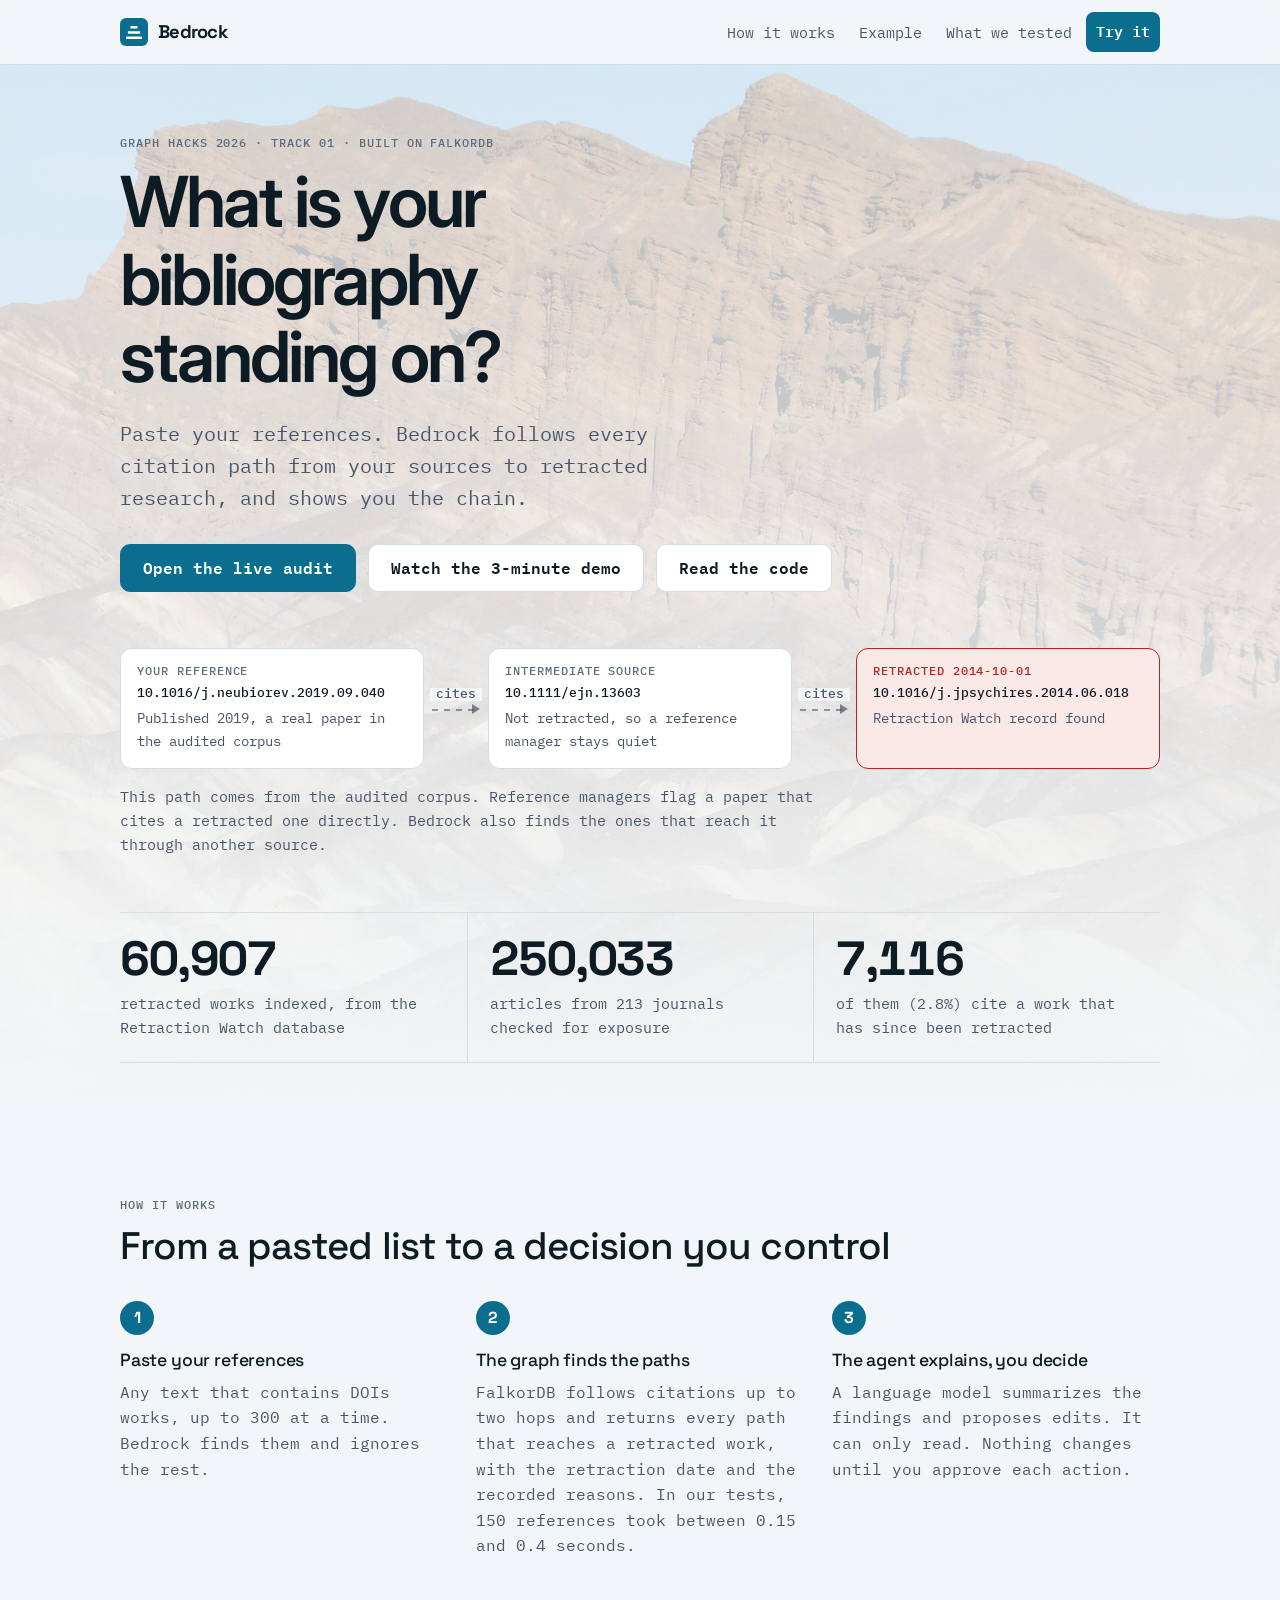
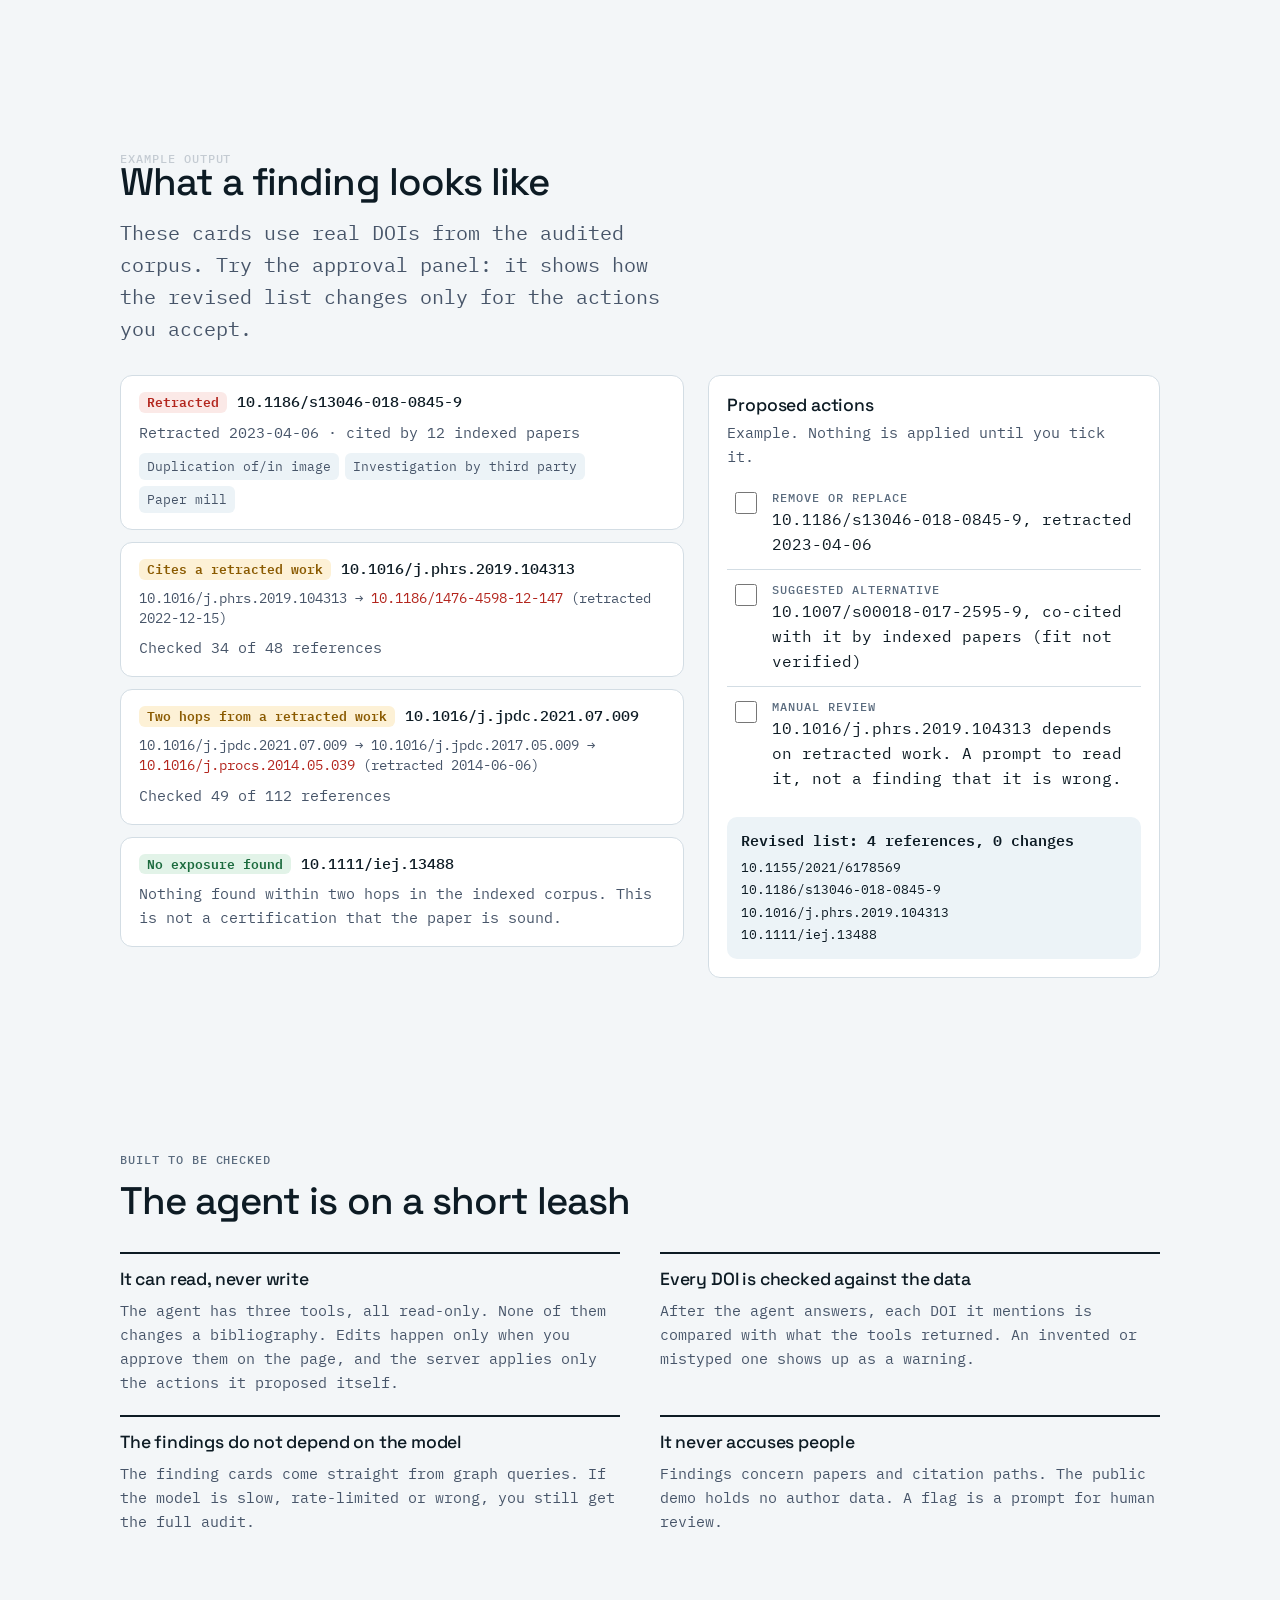
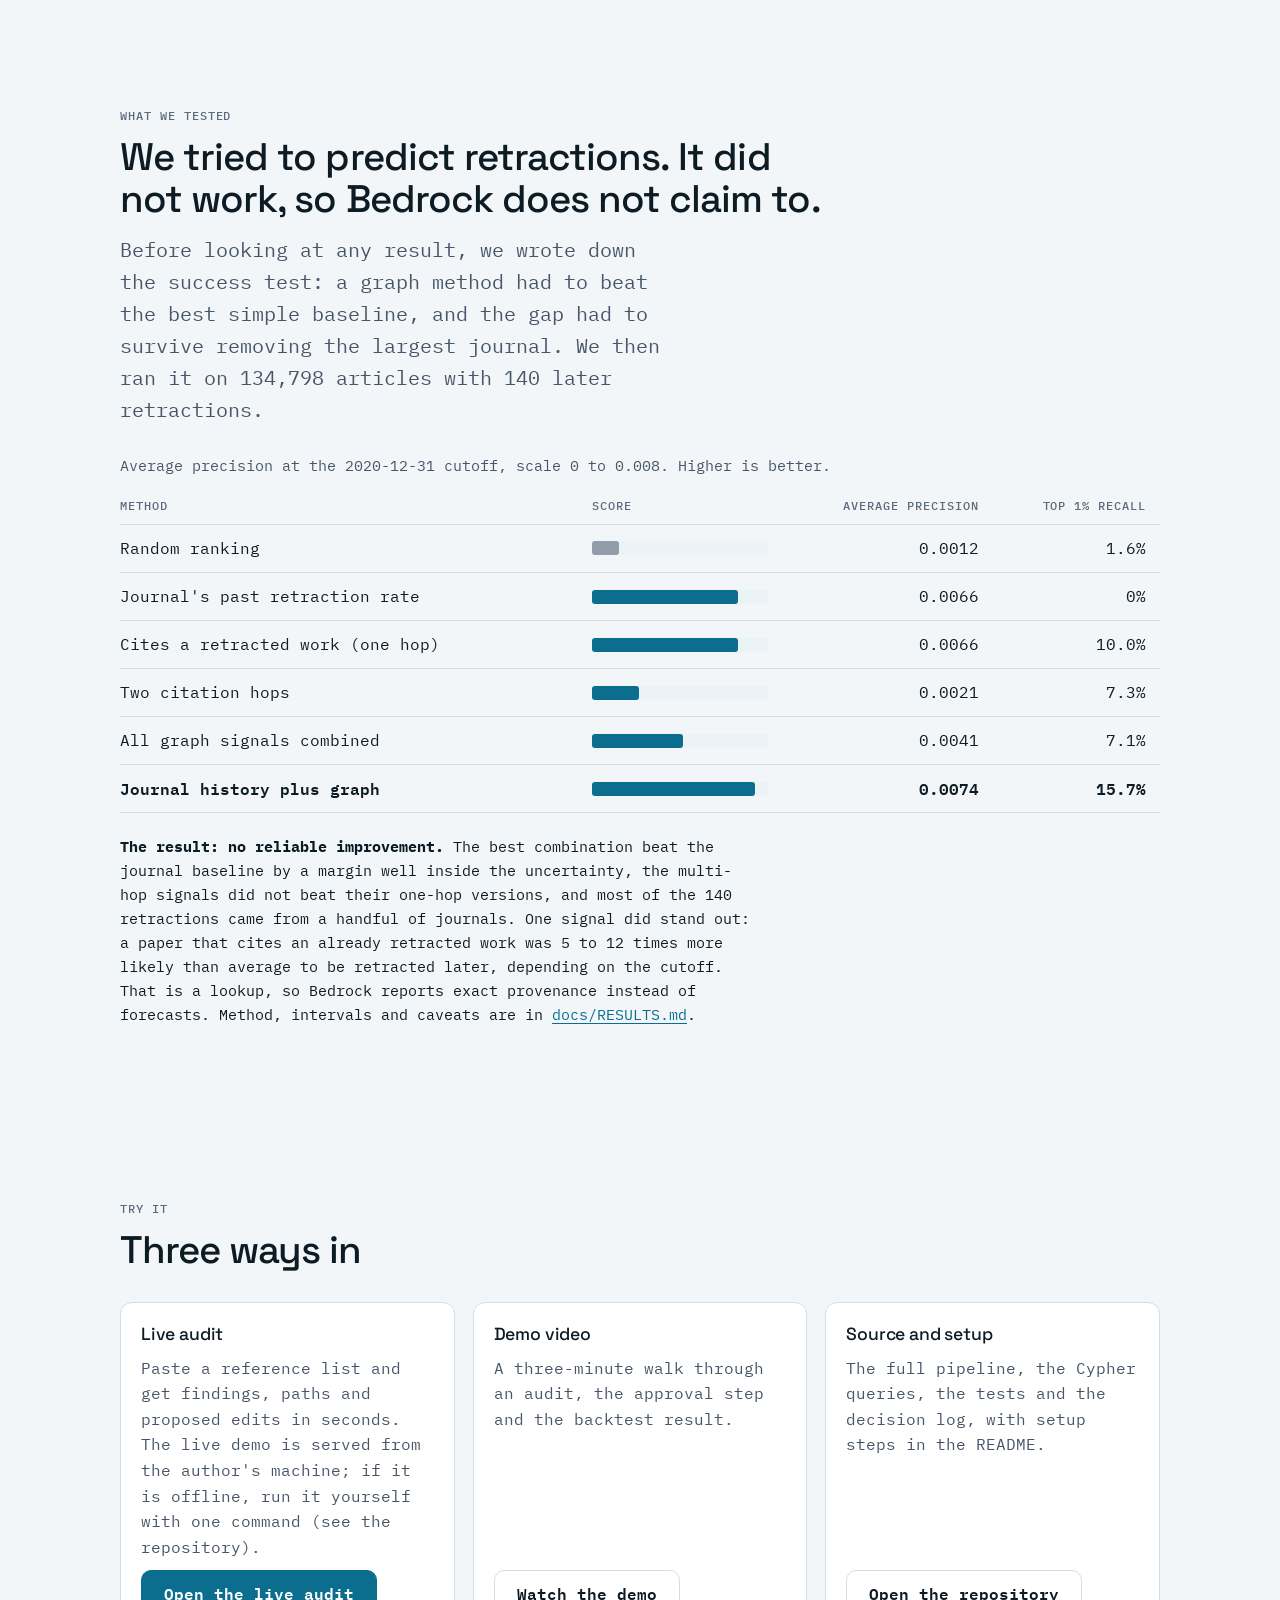
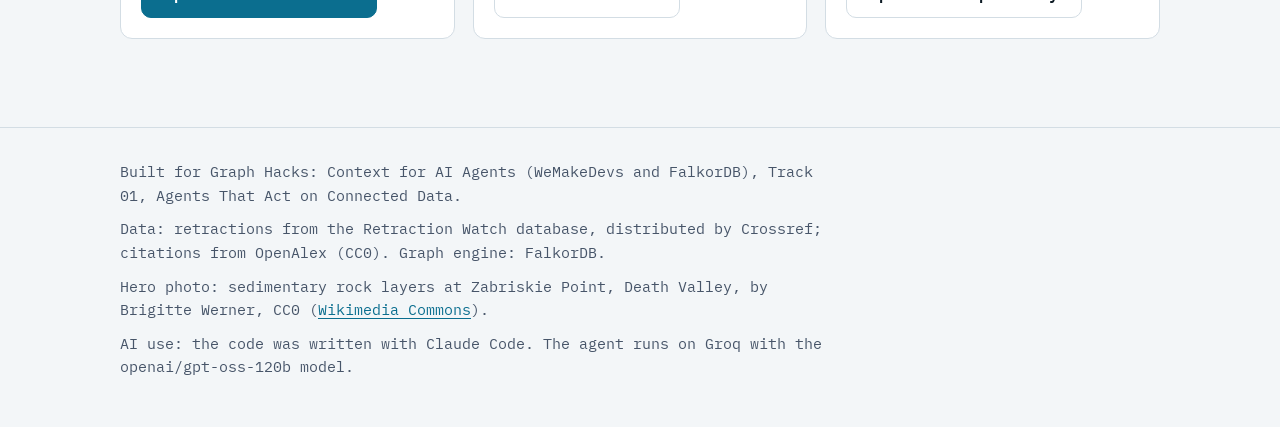
==== commit e25a574b: "Add rules checklist (re-verified), code walkthrough and submission answers; correct timing claim; li" ====
--- a/site/index.html
+++ b/site/index.html
@@ -320,7 +320,7 @@
       <h2 id="h-how">From a pasted list to a decision you control</h2>
       <ol class="steps">
         <li><h3>Paste your references</h3><p>Any text that contains DOIs works, up to 300 at a time. Bedrock finds them and ignores the rest.</p></li>
-        <li><h3>The graph finds the paths</h3><p>FalkorDB follows citations up to two hops and returns every path that reaches a retracted work, with the retraction date and the recorded reasons. 150 references take about 0.05 seconds.</p></li>
+        <li><h3>The graph finds the paths</h3><p>FalkorDB follows citations up to two hops and returns every path that reaches a retracted work, with the retraction date and the recorded reasons. In our tests, 150 references took between 0.15 and 0.4 seconds.</p></li>
         <li><h3>The agent explains, you decide</h3><p>A language model summarizes the findings and proposes edits. It can only read. Nothing changes until you approve each action.</p></li>
       </ol>
     </div>
@@ -432,7 +432,7 @@
 <script>
 "use strict";
 /* Set these at launch; until then the buttons say so instead of pointing nowhere. */
-const LINKS = { live: "https://modify-flyer-jill-charm.trycloudflare.com", video: "" };
+const LINKS = { live: "https://modify-flyer-jill-charm.trycloudflare.com", video: "https://youtu.be/bqgNoxluHjw" };
 
 document.querySelectorAll("[data-config]").forEach((a) => {
   const url = LINKS[a.dataset.config];
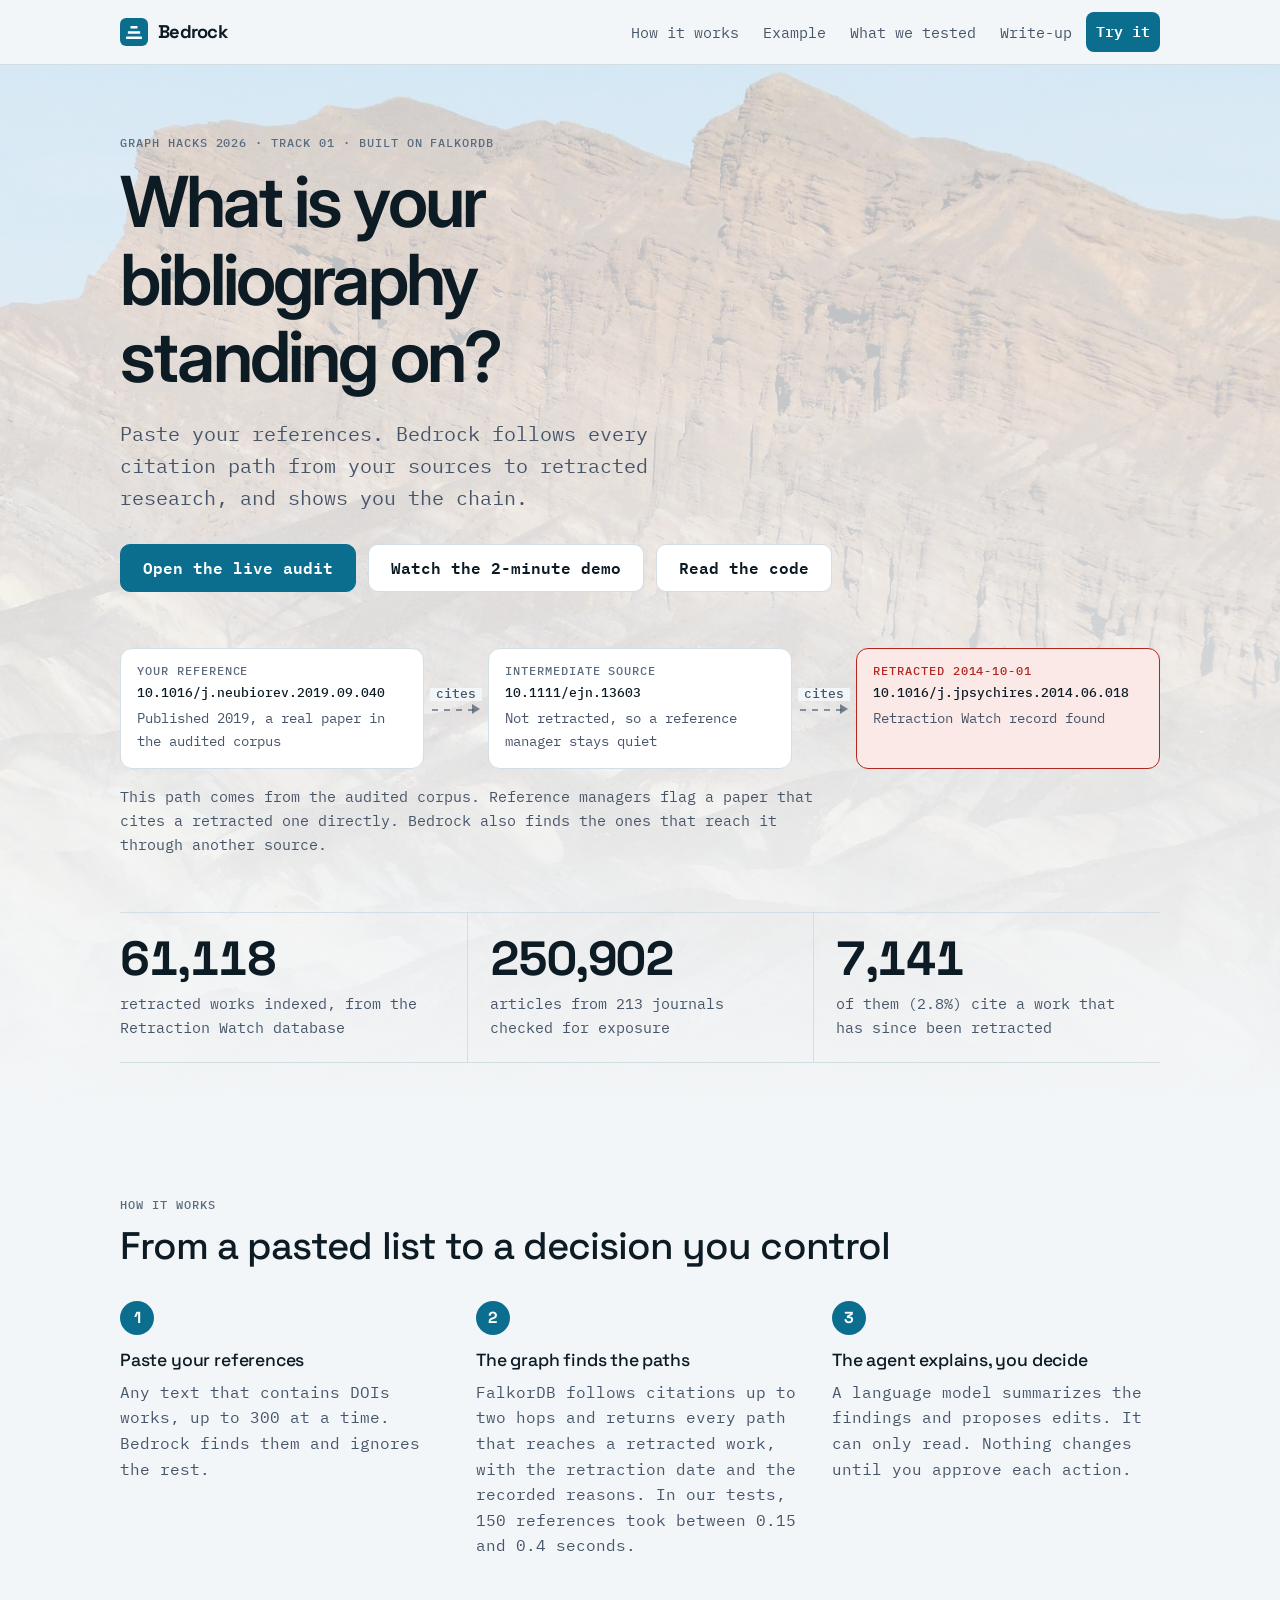
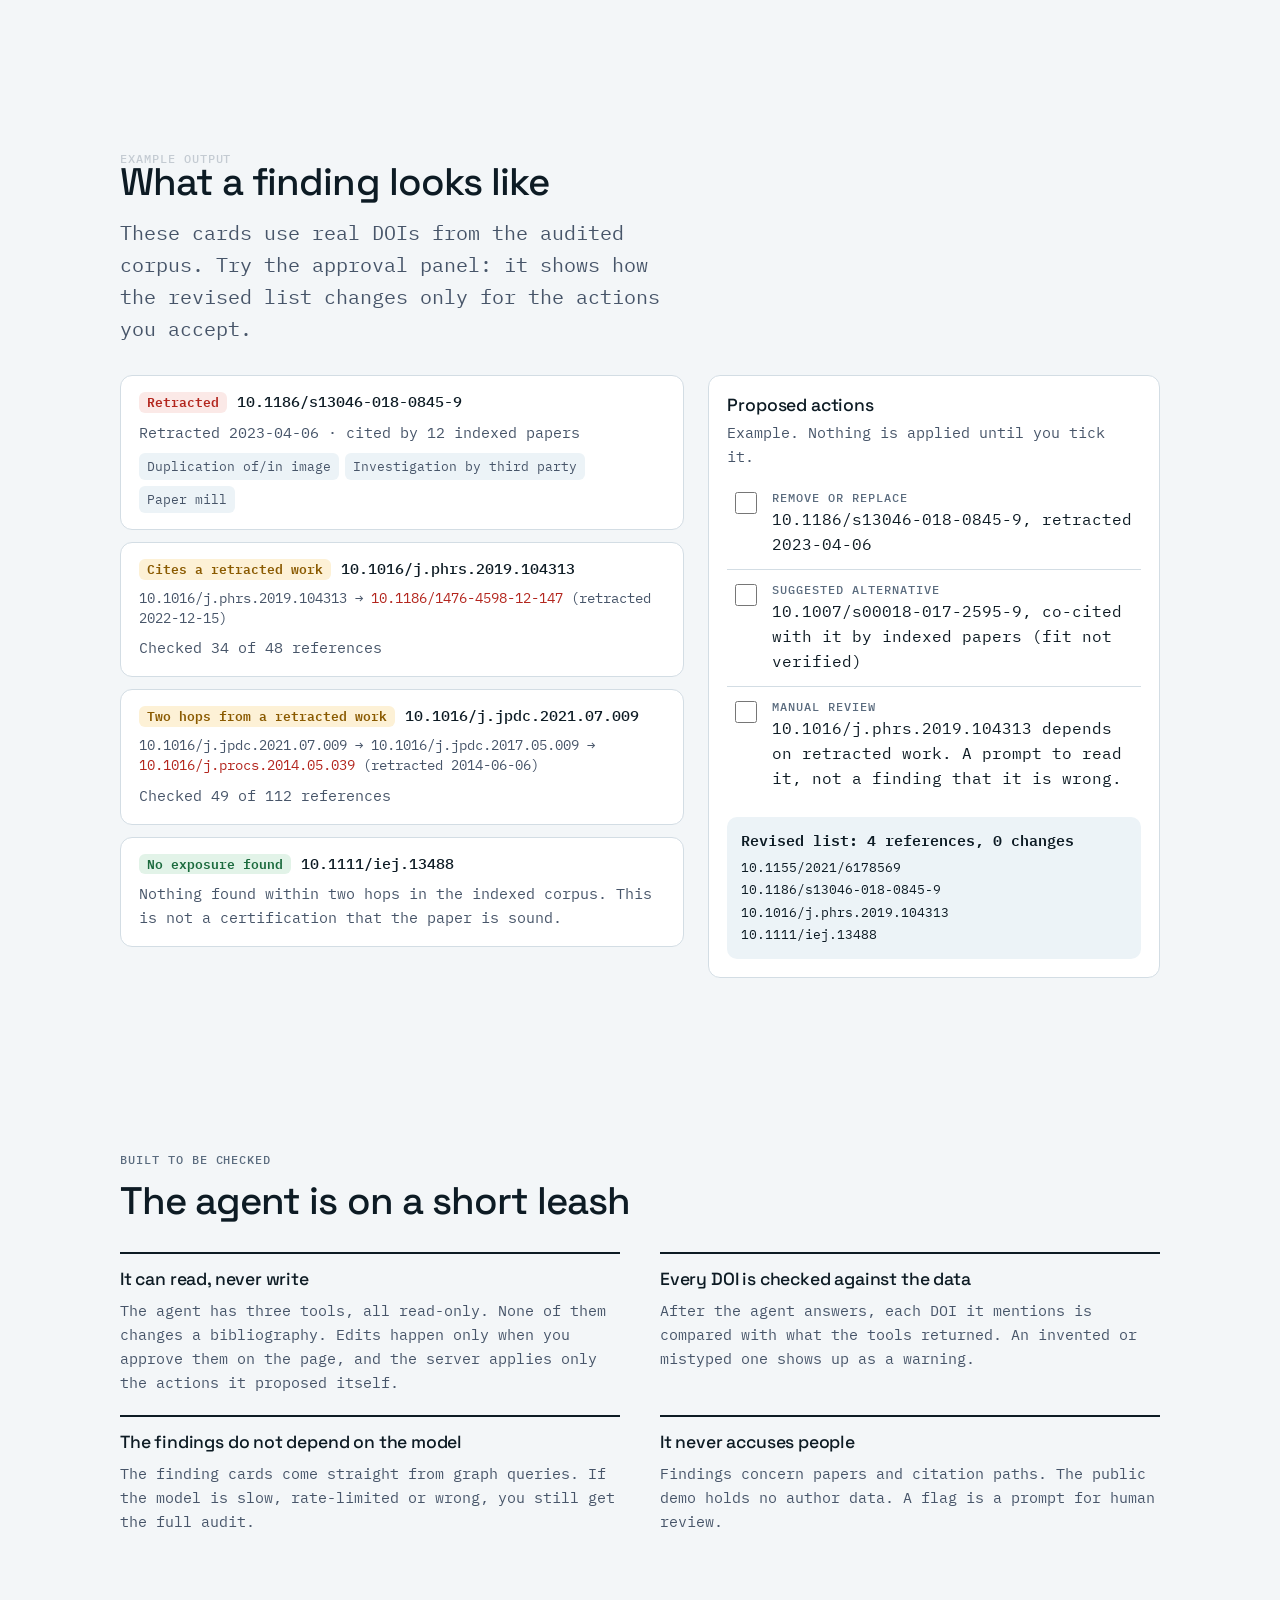
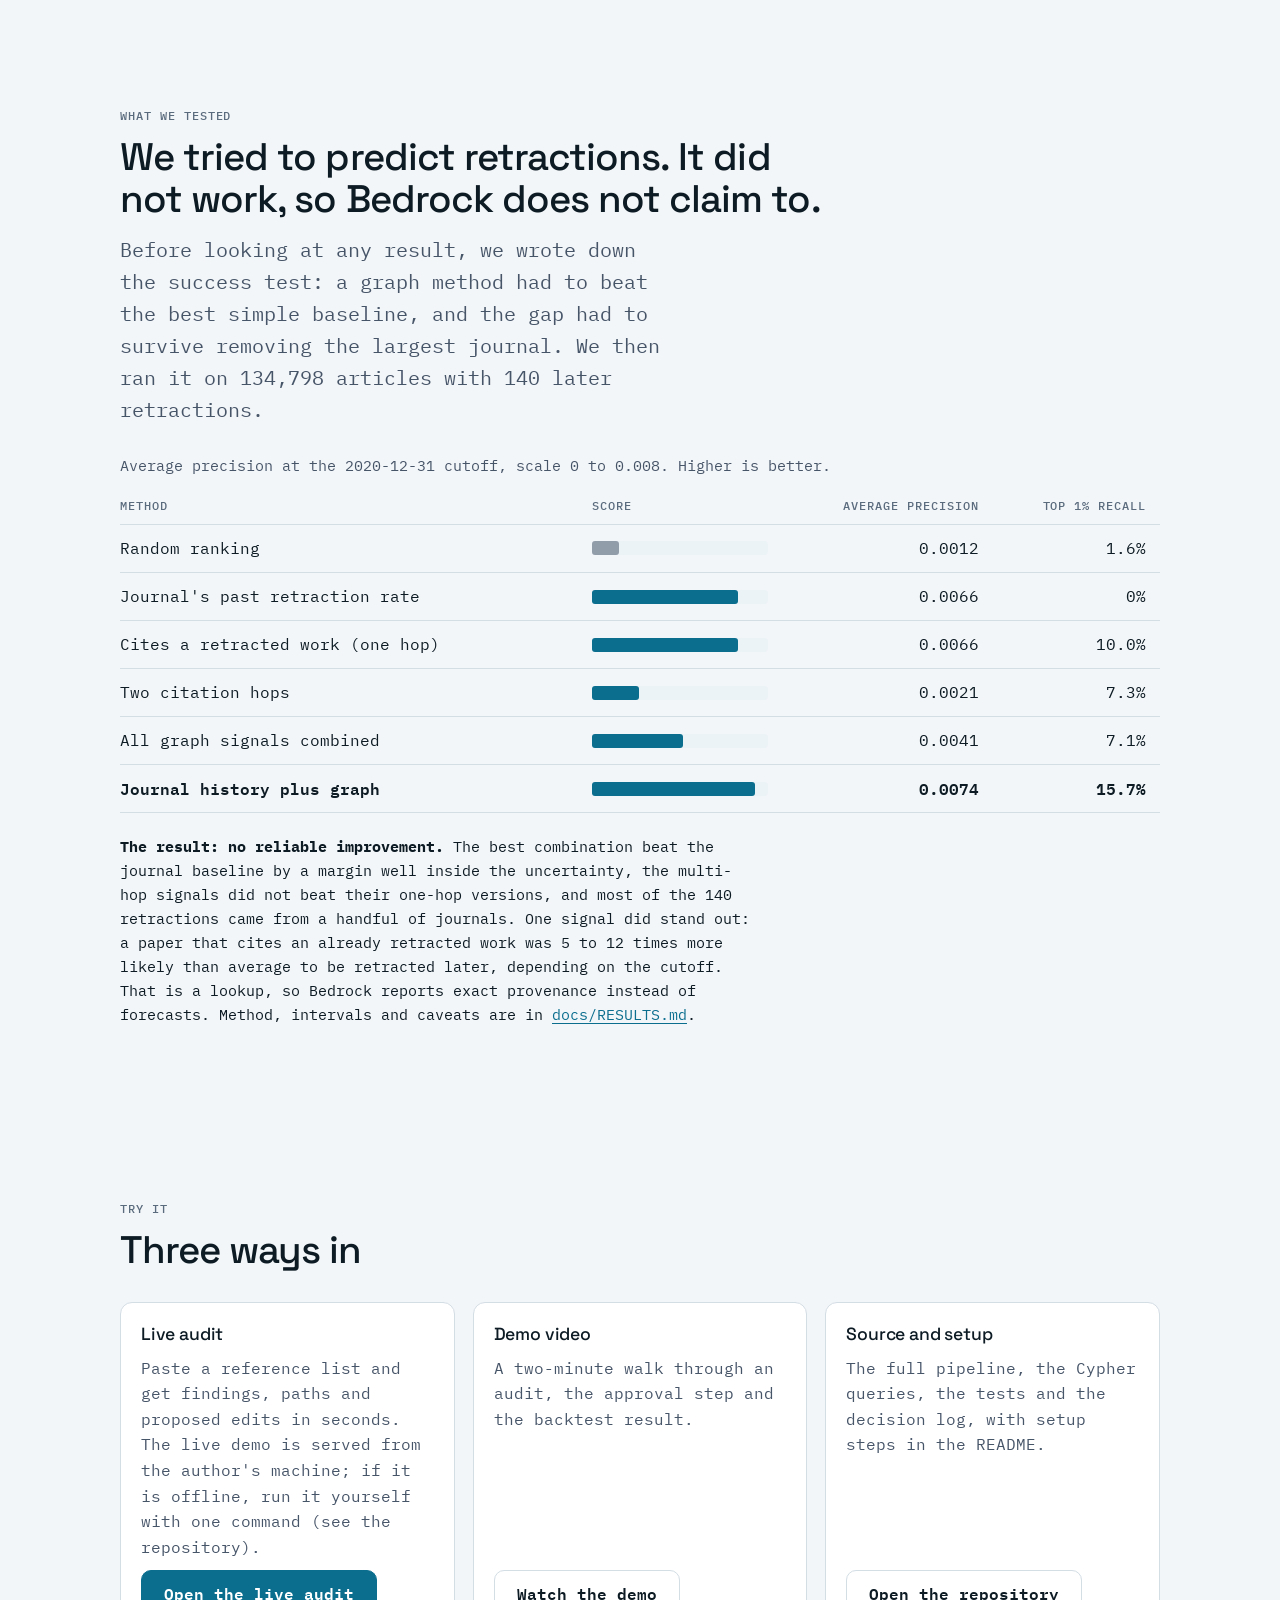
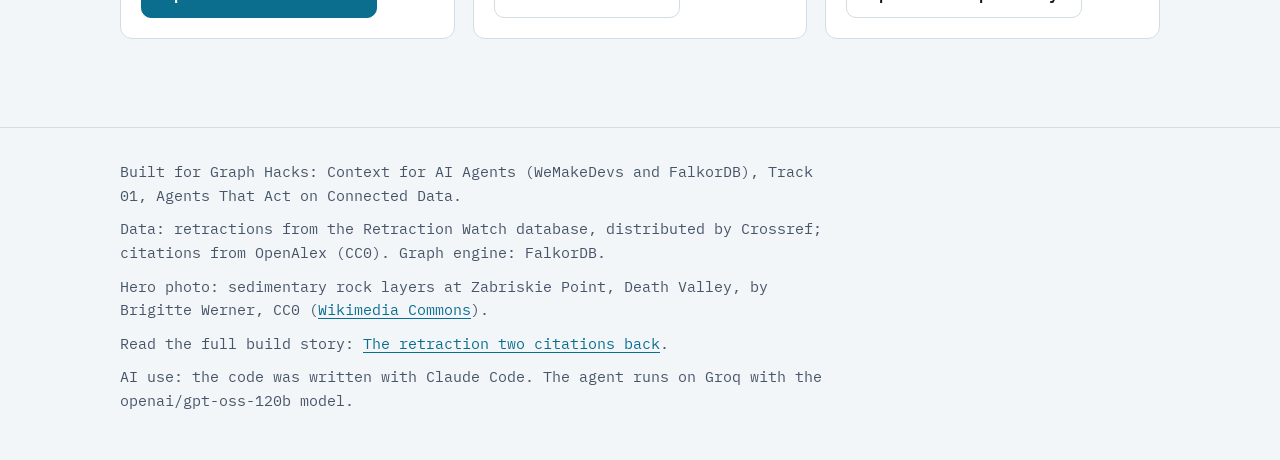
==== commit 0e42e6af: "Add build write-up blog post, tunnel watchdog, and link both from the product page Co-Authored-By: C" ====
--- a/site/index.html
+++ b/site/index.html
@@ -280,6 +280,7 @@
       <a class="hide-s" href="#how">How it works</a>
       <a class="hide-s" href="#findings">Example</a>
       <a class="hide-s" href="#tested">What we tested</a>
+      <a class="hide-s" href="blog/">Write-up</a>
       <a class="cta" href="#try">Try it</a>
     </nav>
   </div>
@@ -293,7 +294,7 @@
       <p class="lede">Paste your references. Bedrock follows every citation path from your sources to retracted research, and shows you the chain.</p>
       <div class="actions">
         <a class="btn primary" id="cta-live" href="#try" data-config="live">Open the live audit</a>
-        <a class="btn" id="cta-video" href="#try" data-config="video">Watch the 3-minute demo</a>
+        <a class="btn" id="cta-video" href="#try" data-config="video">Watch the 2-minute demo</a>
         <a class="btn" href="https://github.com/ibnweb3/bedrock">Read the code</a>
       </div>
 
@@ -413,7 +414,7 @@
       <h2 id="h-try">Three ways in</h2>
       <div class="cards">
         <div class="card"><h3>Live audit</h3><p>Paste a reference list and get findings, paths and proposed edits in seconds. The live demo is served from the author's machine; if it is offline, run it yourself with one command (see the repository).</p><a class="btn primary" id="card-live" href="#try" data-config="live" aria-disabled="true">Link added at launch</a></div>
-        <div class="card"><h3>Demo video</h3><p>A three-minute walk through an audit, the approval step and the backtest result.</p><a class="btn" id="card-video" href="#try" data-config="video" aria-disabled="true">Link added at launch</a></div>
+        <div class="card"><h3>Demo video</h3><p>A two-minute walk through an audit, the approval step and the backtest result.</p><a class="btn" id="card-video" href="#try" data-config="video" aria-disabled="true">Link added at launch</a></div>
         <div class="card"><h3>Source and setup</h3><p>The full pipeline, the Cypher queries, the tests and the decision log, with setup steps in the README.</p><a class="btn" href="https://github.com/ibnweb3/bedrock#readme">Open the repository</a></div>
       </div>
     </div>
@@ -425,6 +426,7 @@
     <p>Built for Graph Hacks: Context for AI Agents (WeMakeDevs and FalkorDB), Track 01, Agents That Act on Connected Data.</p>
     <p>Data: retractions from the Retraction Watch database, distributed by Crossref; citations from OpenAlex (CC0). Graph engine: FalkorDB.</p>
     <p>Hero photo: sedimentary rock layers at Zabriskie Point, Death Valley, by Brigitte Werner, CC0 (<a href="https://commons.wikimedia.org/wiki/File:Sedimentary_Rock_Layers_Zabriskie_Point_Death_Valley_USA.jpg">Wikimedia Commons</a>).</p>
+    <p>Read the full build story: <a href="blog/">The retraction two citations back</a>.</p>
     <p>AI use: the code was written with Claude Code. The agent runs on Groq with the openai/gpt-oss-120b model.</p>
   </div>
 </footer>
@@ -432,7 +434,7 @@
 <script>
 "use strict";
 /* Set these at launch; until then the buttons say so instead of pointing nowhere. */
-const LINKS = { live: "https://modify-flyer-jill-charm.trycloudflare.com", video: "https://youtu.be/bqgNoxluHjw" };
+const LINKS = { live: "https://tone-searches-calgary-clubs.trycloudflare.com", video: "https://youtu.be/bqgNoxluHjw" };
 
 document.querySelectorAll("[data-config]").forEach((a) => {
   const url = LINKS[a.dataset.config];
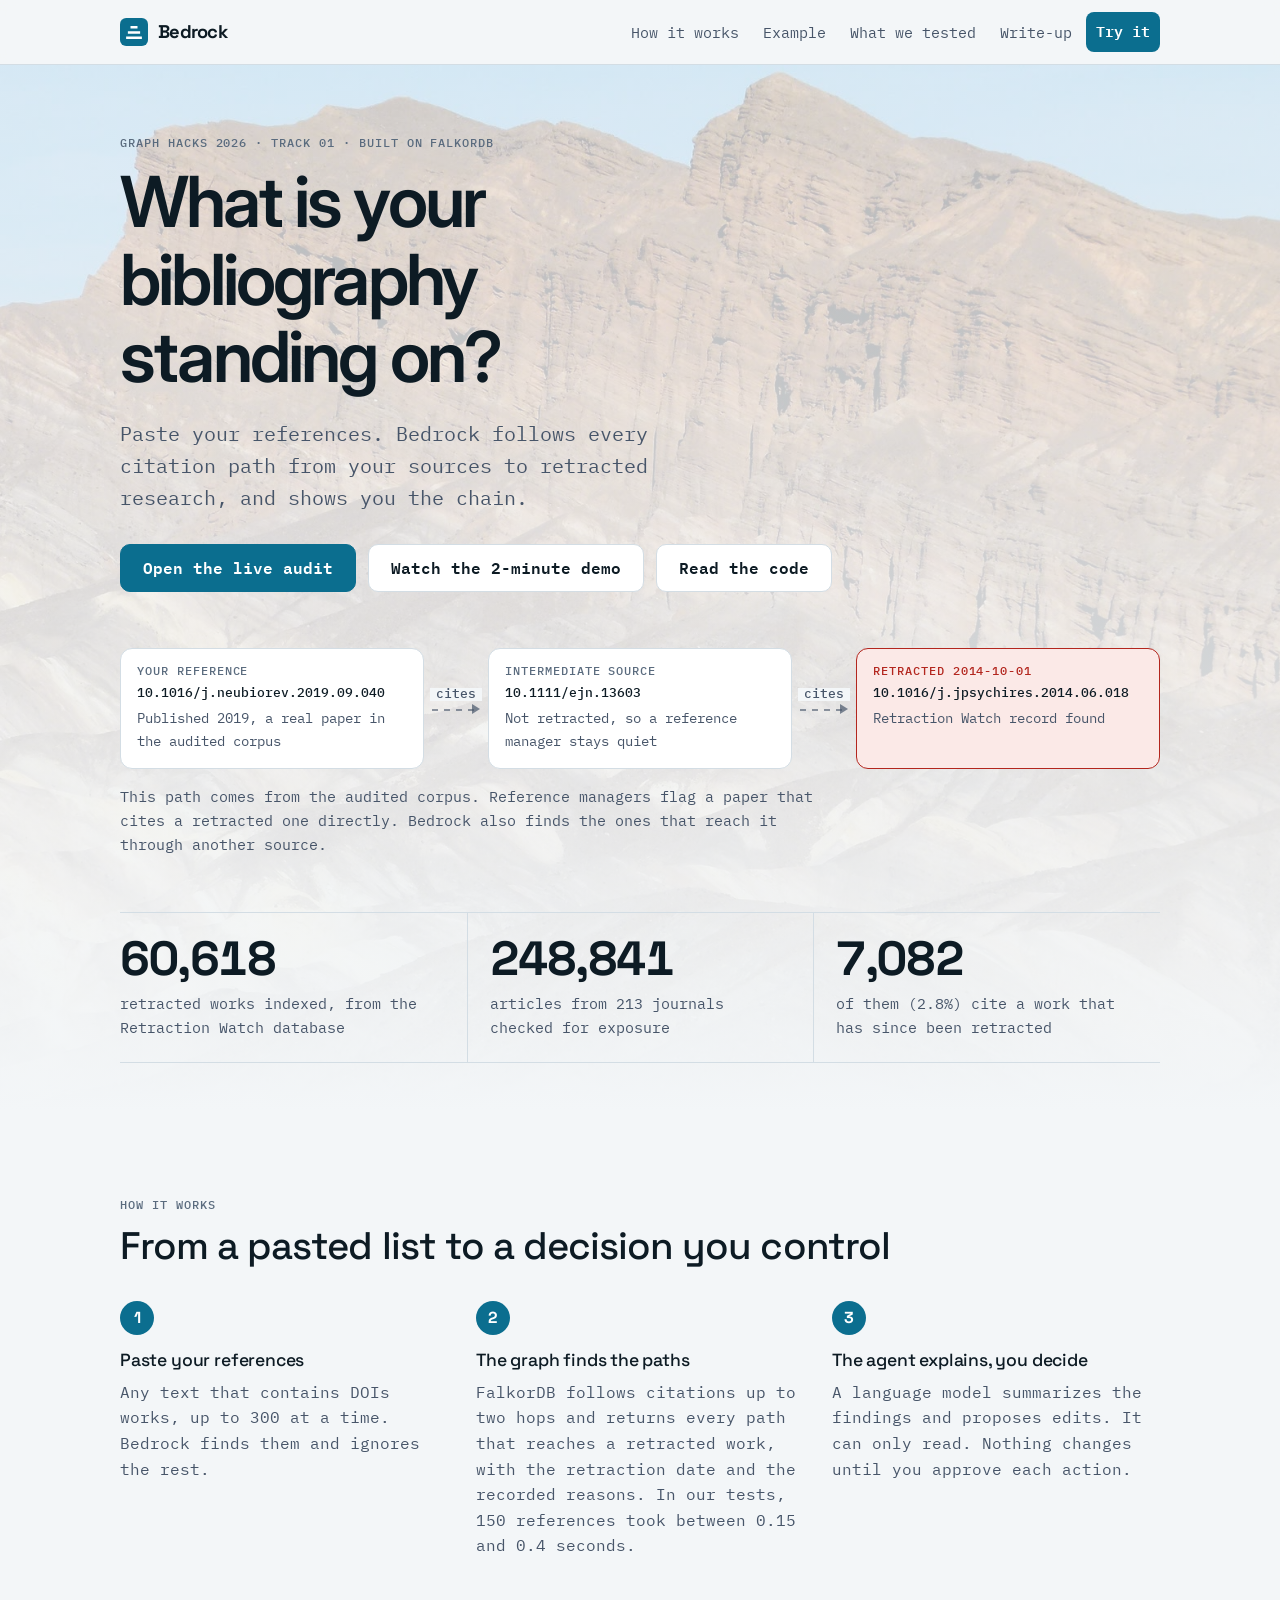
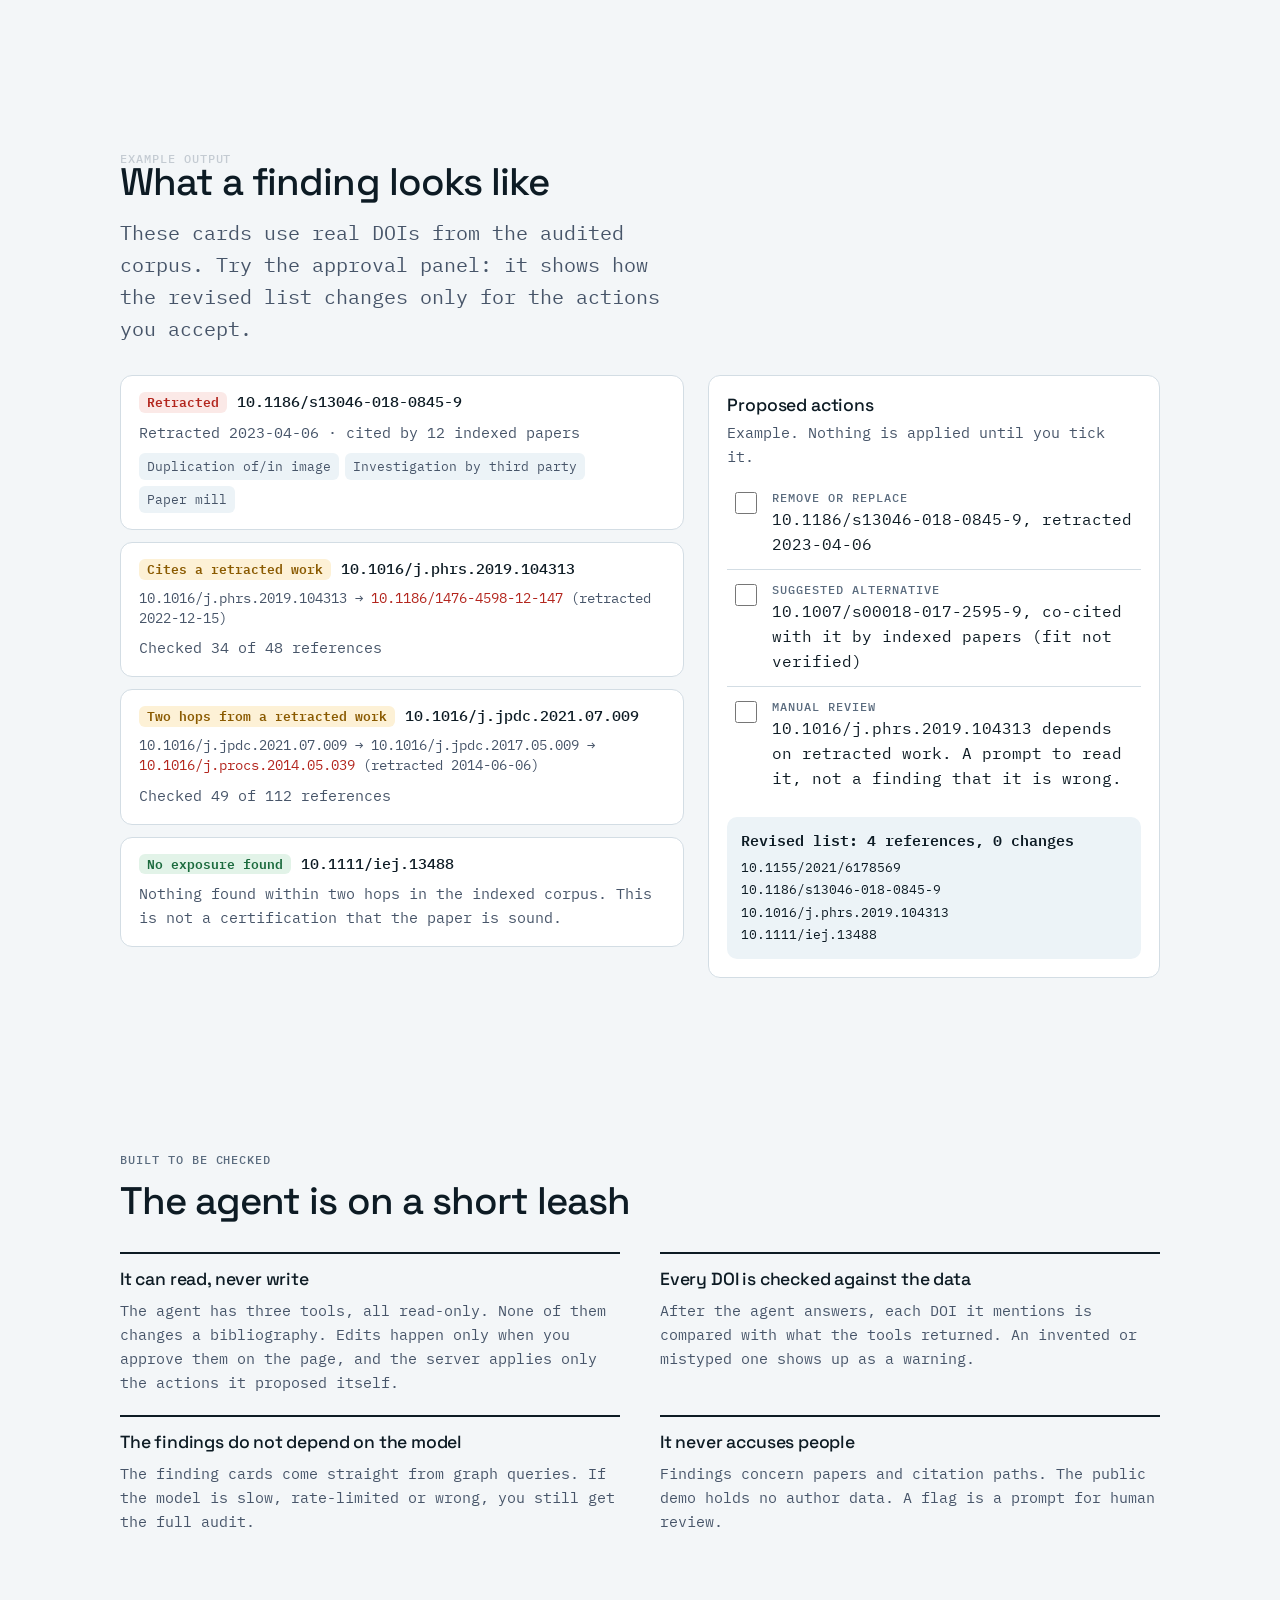
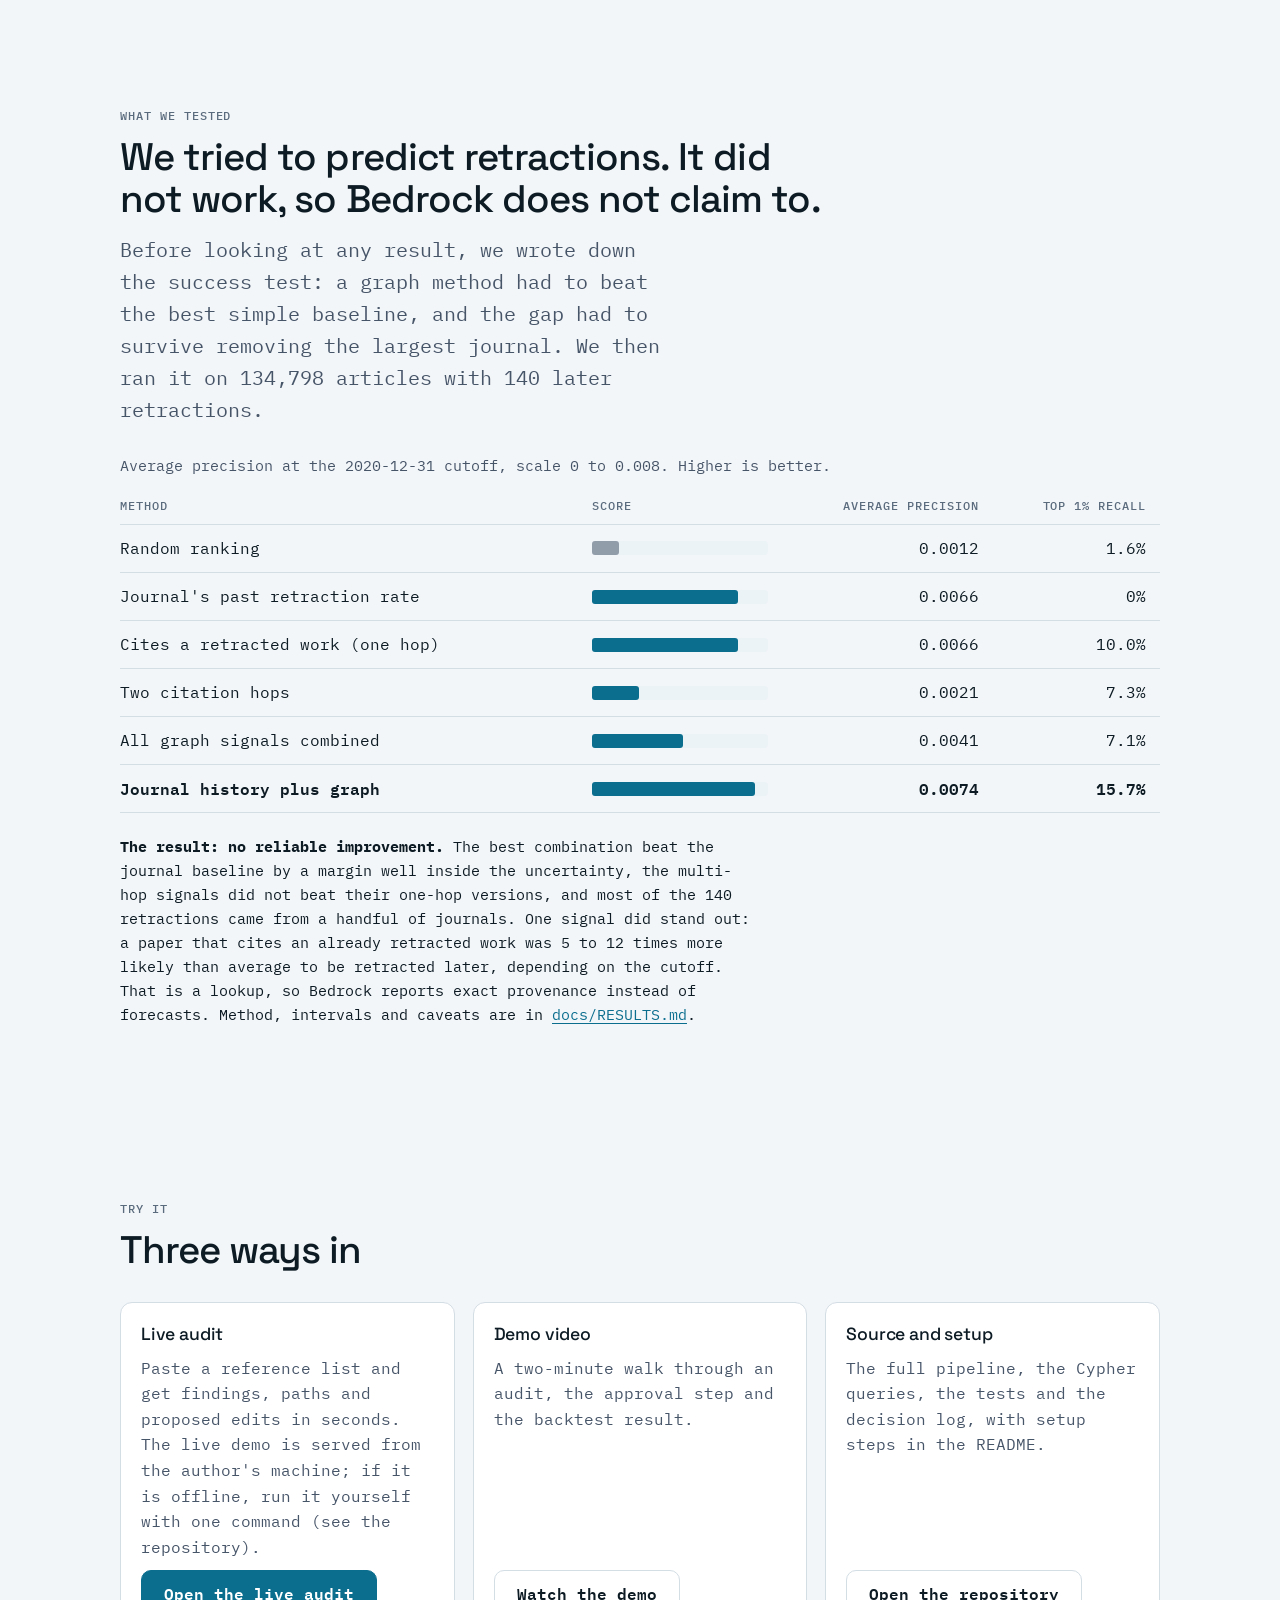
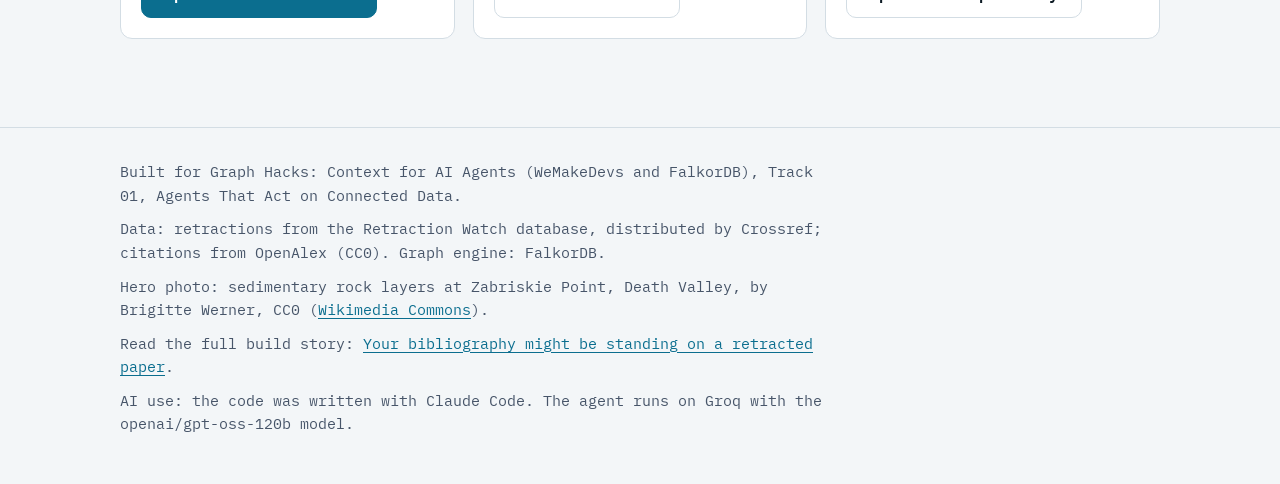
==== commit 0339dedf: "Retitle the write-up: 'Your bibliography might be standing on a retracted paper'; submit the Dev.to " ====
--- a/site/index.html
+++ b/site/index.html
@@ -426,7 +426,7 @@
     <p>Built for Graph Hacks: Context for AI Agents (WeMakeDevs and FalkorDB), Track 01, Agents That Act on Connected Data.</p>
     <p>Data: retractions from the Retraction Watch database, distributed by Crossref; citations from OpenAlex (CC0). Graph engine: FalkorDB.</p>
     <p>Hero photo: sedimentary rock layers at Zabriskie Point, Death Valley, by Brigitte Werner, CC0 (<a href="https://commons.wikimedia.org/wiki/File:Sedimentary_Rock_Layers_Zabriskie_Point_Death_Valley_USA.jpg">Wikimedia Commons</a>).</p>
-    <p>Read the full build story: <a href="blog/">The retraction two citations back</a>.</p>
+    <p>Read the full build story: <a href="blog/">Your bibliography might be standing on a retracted paper</a>.</p>
     <p>AI use: the code was written with Claude Code. The agent runs on Groq with the openai/gpt-oss-120b model.</p>
   </div>
 </footer>
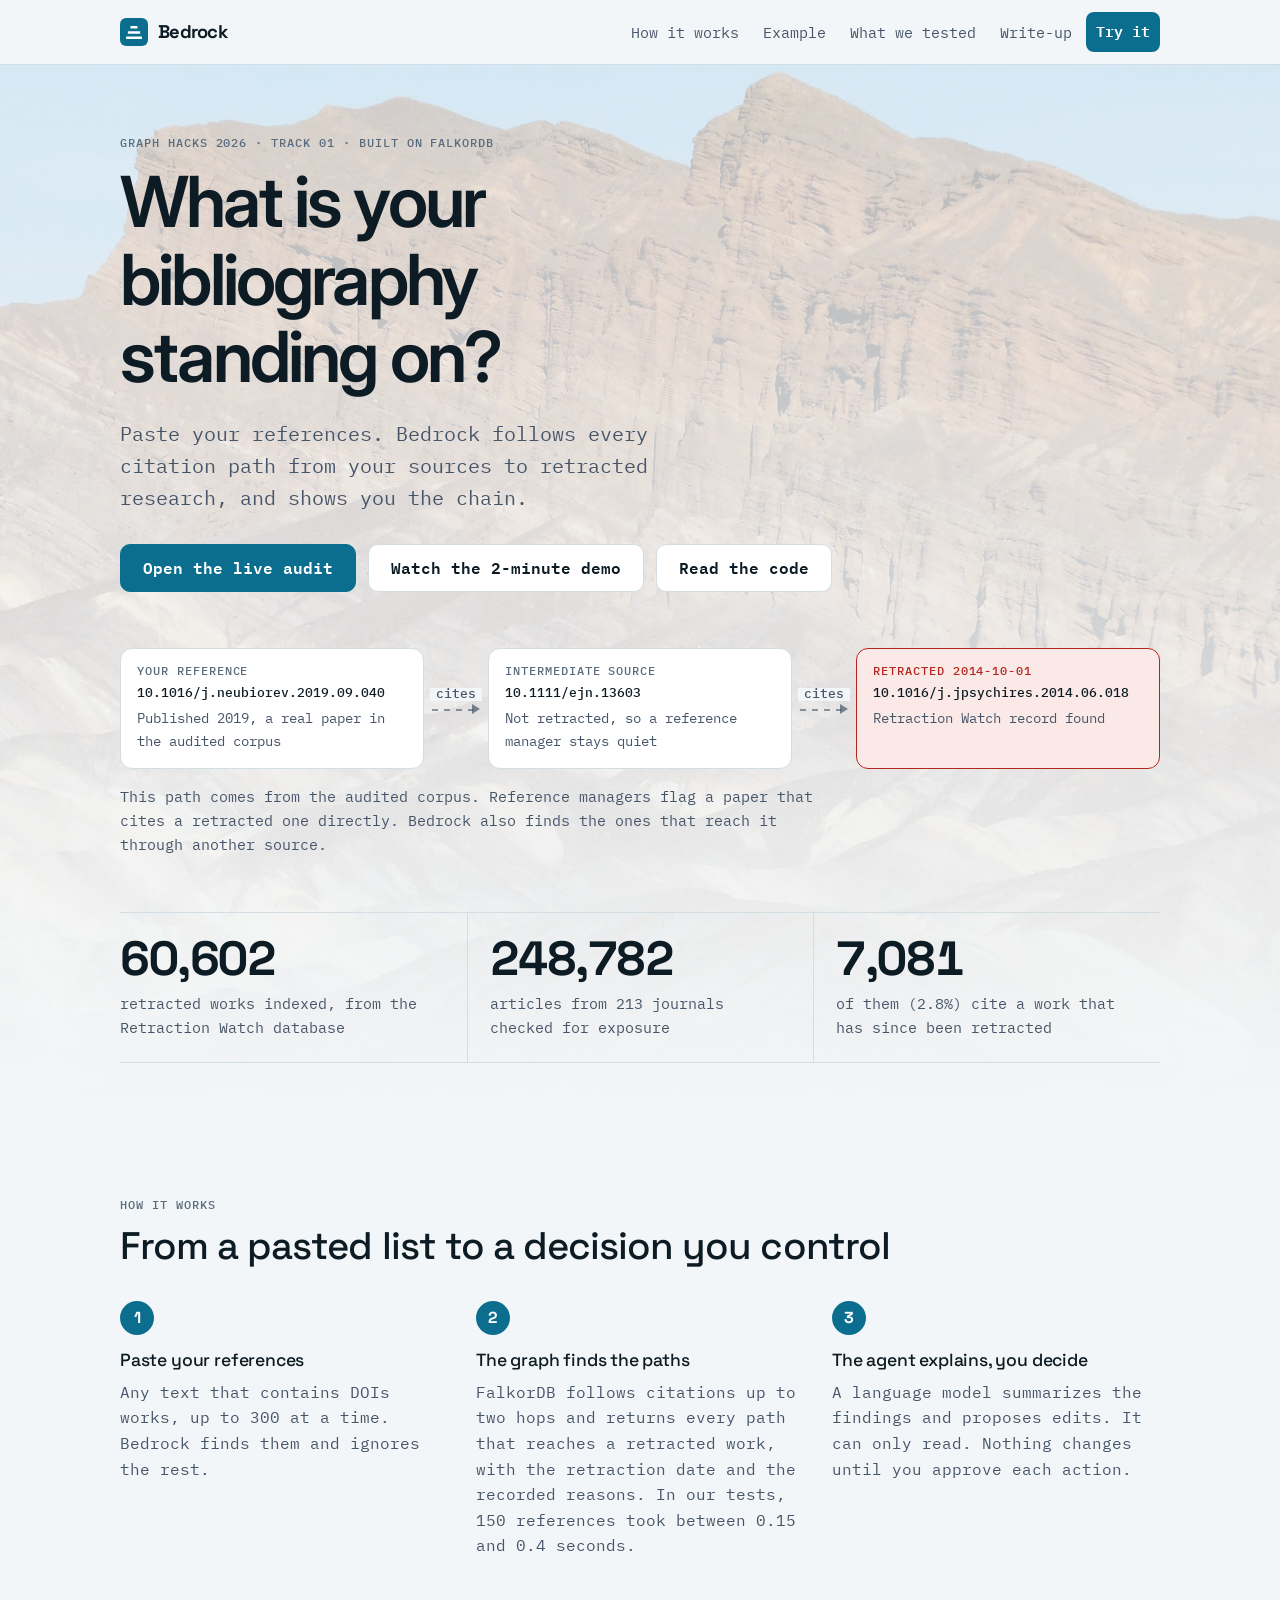
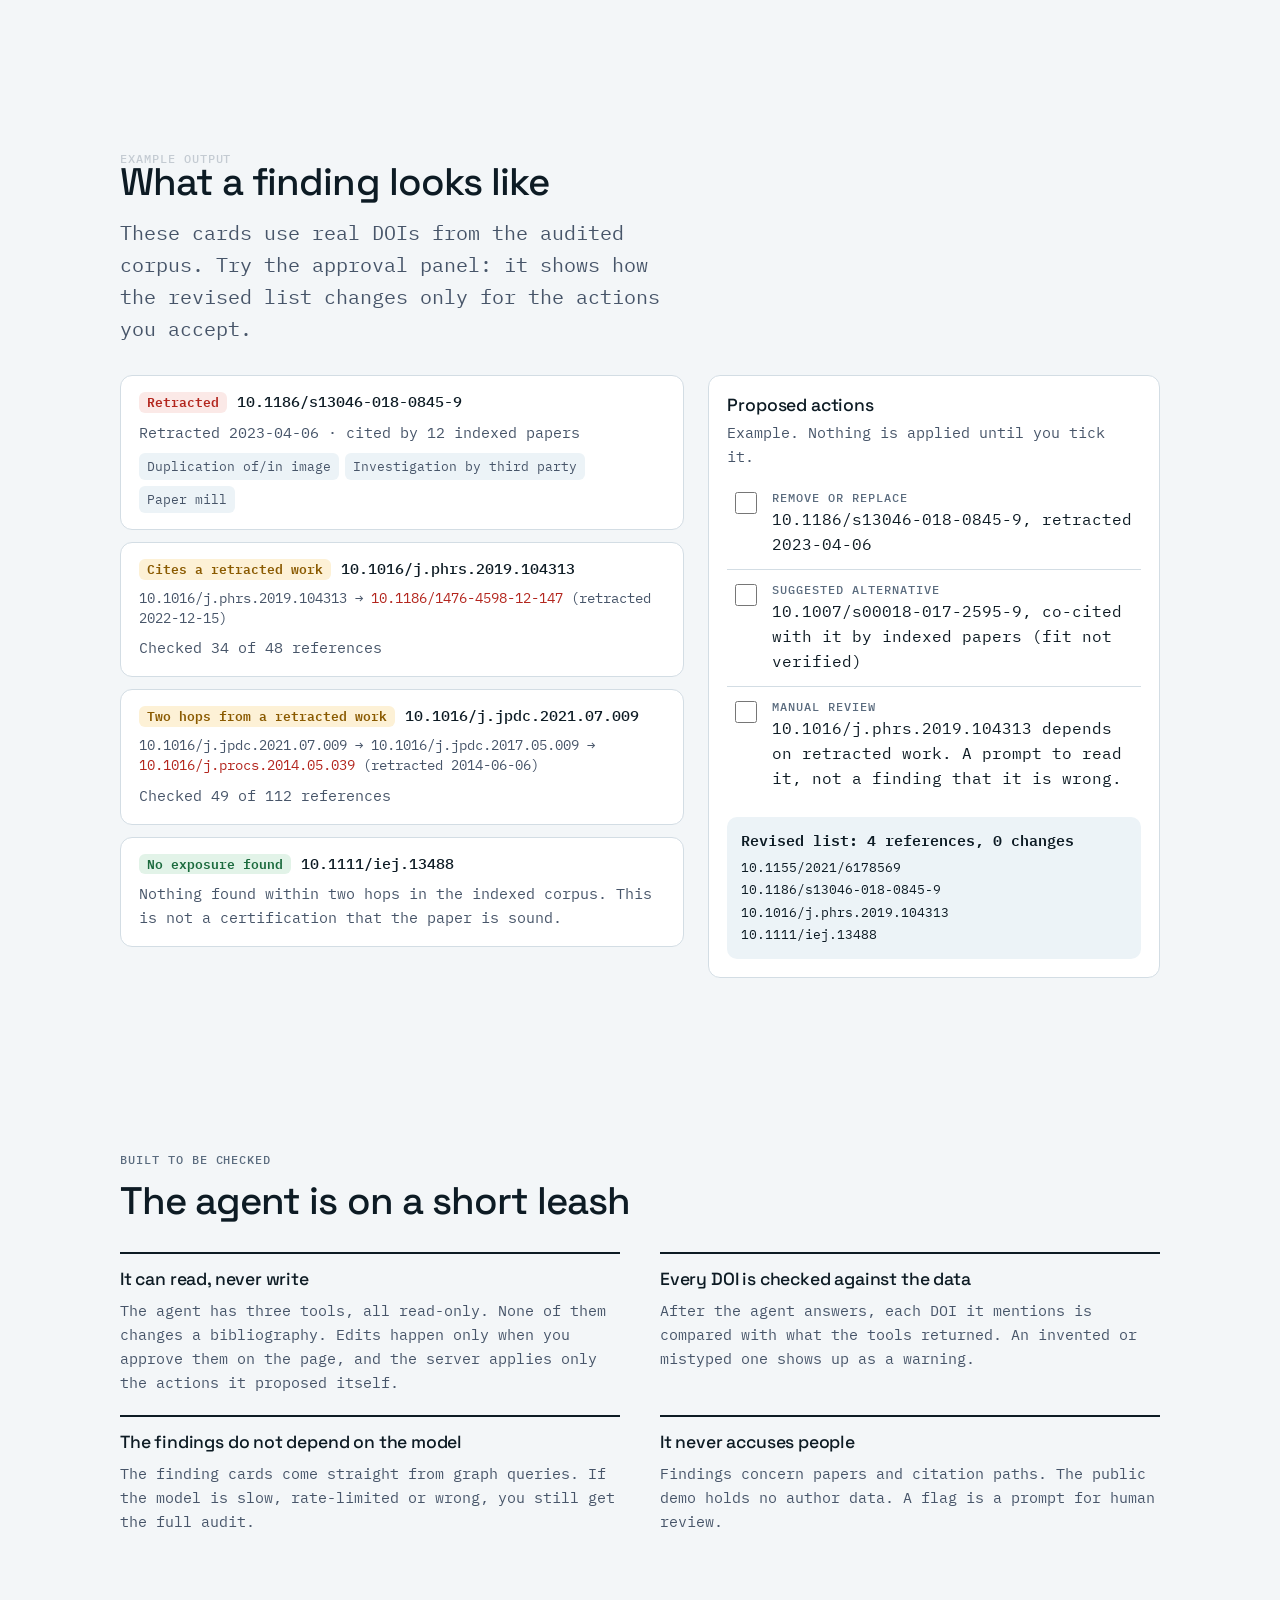
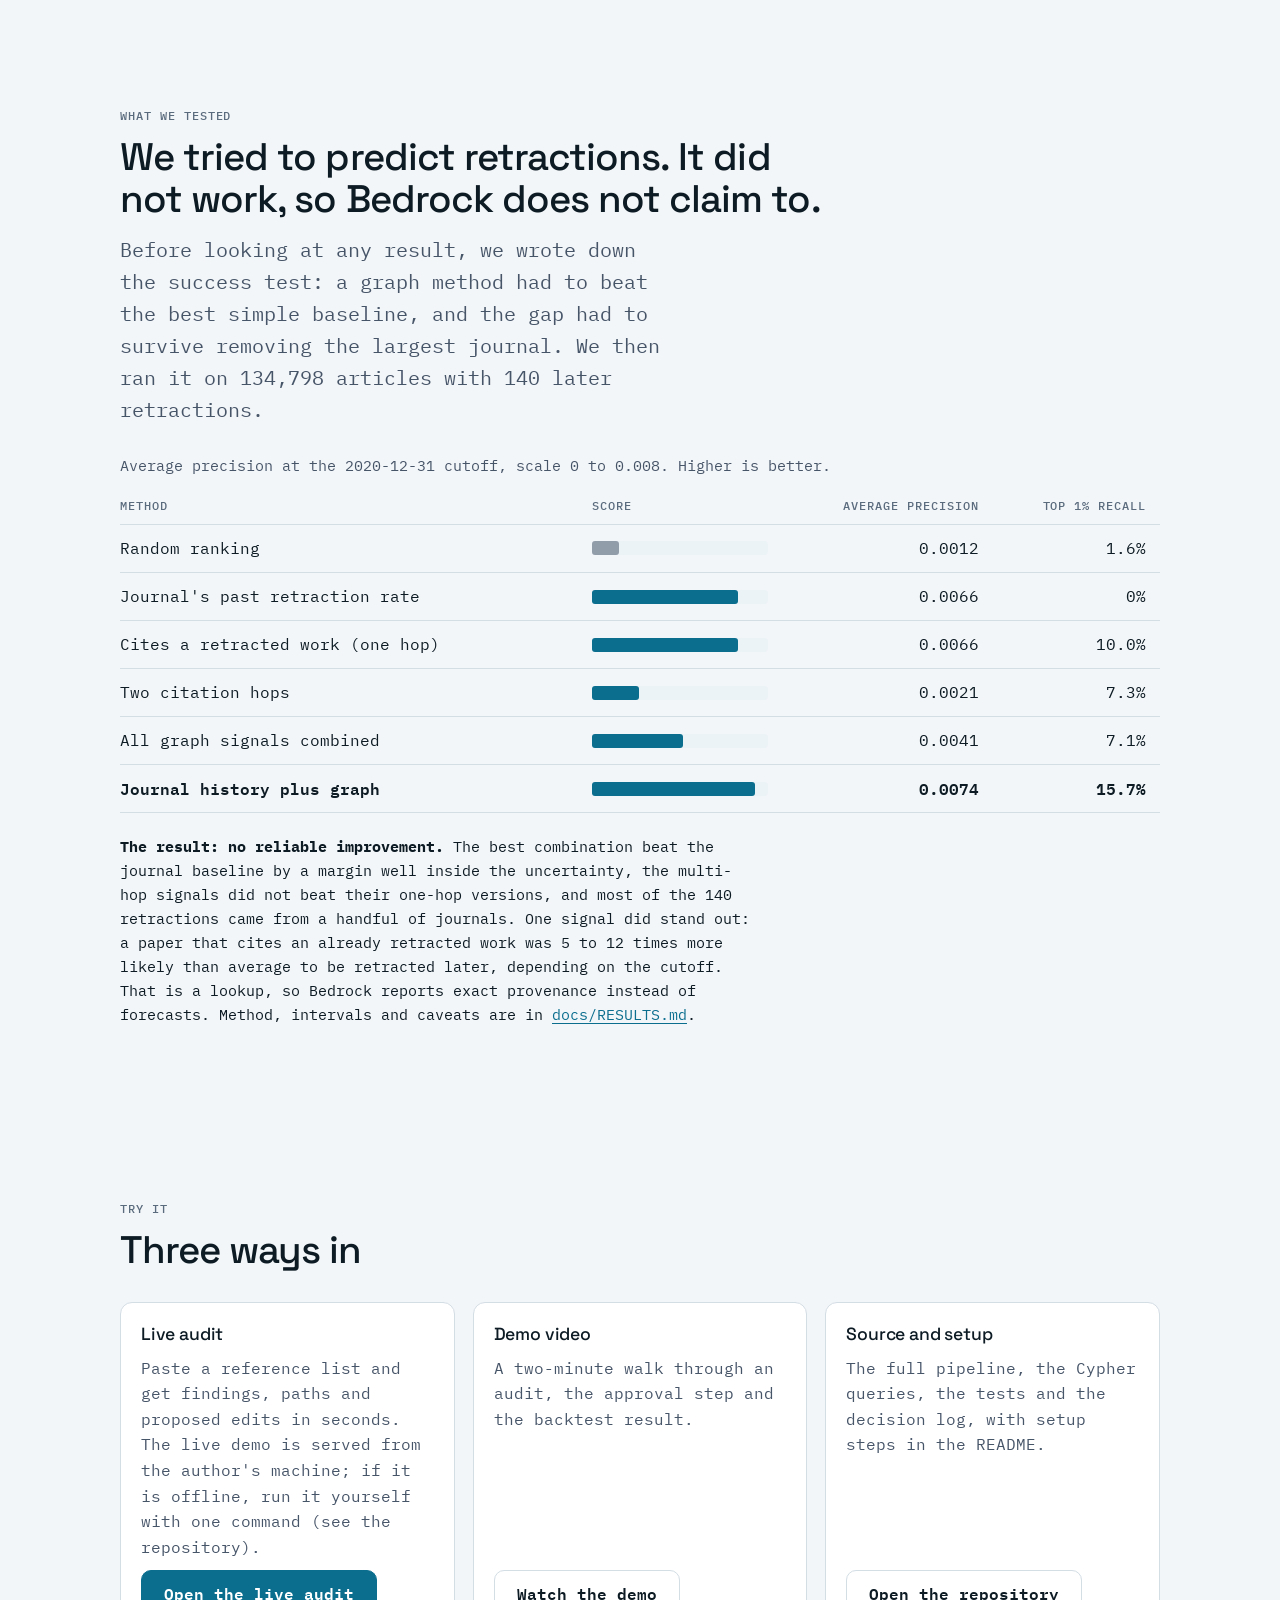
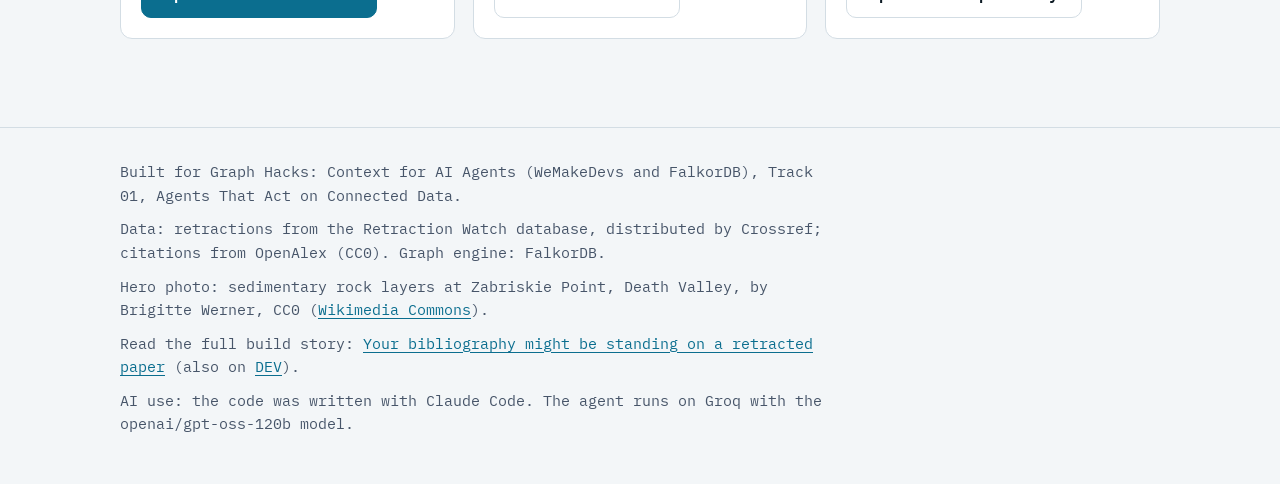
==== commit 9c841e0f: "Link the DEV version from the blog page and product page Co-Authored-By: Claude Sonnet 5.5 <noreply@" ====
--- a/site/index.html
+++ b/site/index.html
@@ -426,7 +426,7 @@
     <p>Built for Graph Hacks: Context for AI Agents (WeMakeDevs and FalkorDB), Track 01, Agents That Act on Connected Data.</p>
     <p>Data: retractions from the Retraction Watch database, distributed by Crossref; citations from OpenAlex (CC0). Graph engine: FalkorDB.</p>
     <p>Hero photo: sedimentary rock layers at Zabriskie Point, Death Valley, by Brigitte Werner, CC0 (<a href="https://commons.wikimedia.org/wiki/File:Sedimentary_Rock_Layers_Zabriskie_Point_Death_Valley_USA.jpg">Wikimedia Commons</a>).</p>
-    <p>Read the full build story: <a href="blog/">Your bibliography might be standing on a retracted paper</a>.</p>
+    <p>Read the full build story: <a href="blog/">Your bibliography might be standing on a retracted paper</a> (also on <a href="https://dev.to/ibnweb3/the-retraction-two-citations-back-building-a-citation-path-audit-on-falkordb-3cjk">DEV</a>).</p>
     <p>AI use: the code was written with Claude Code. The agent runs on Groq with the openai/gpt-oss-120b model.</p>
   </div>
 </footer>
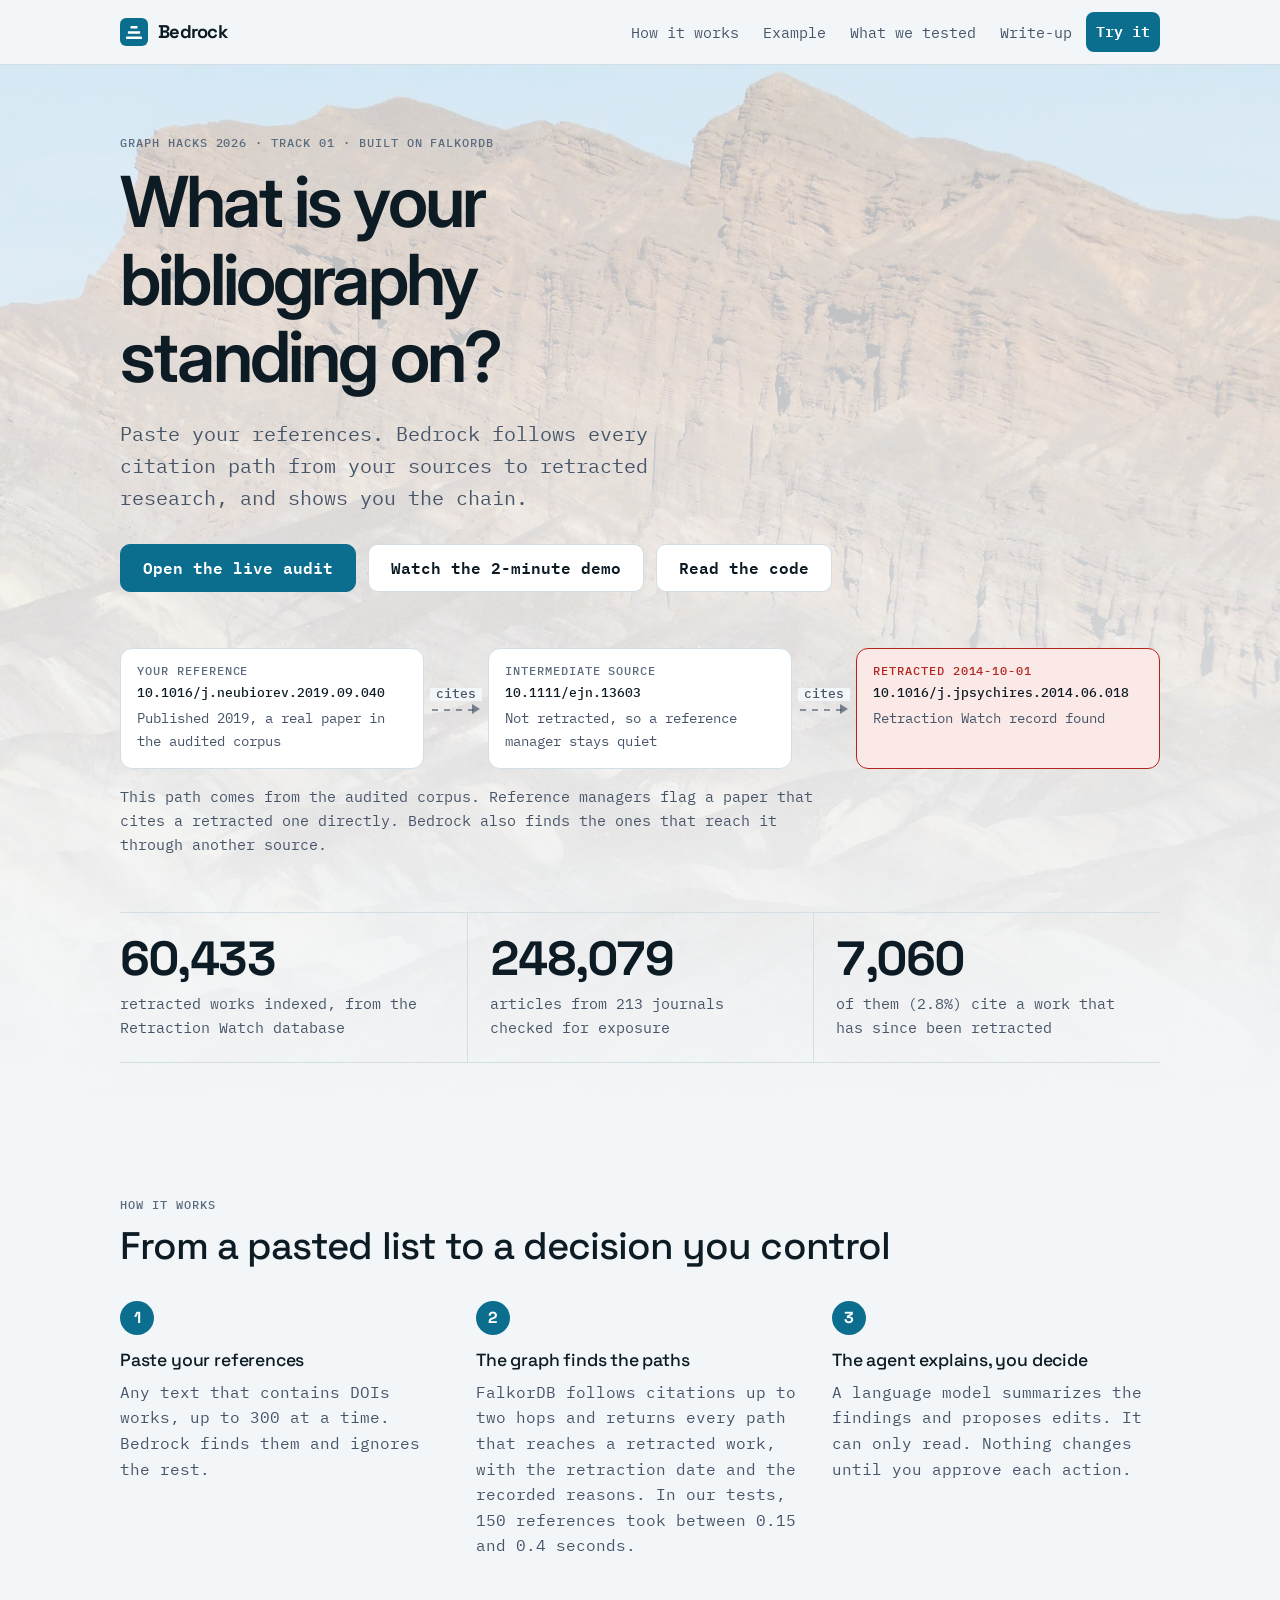
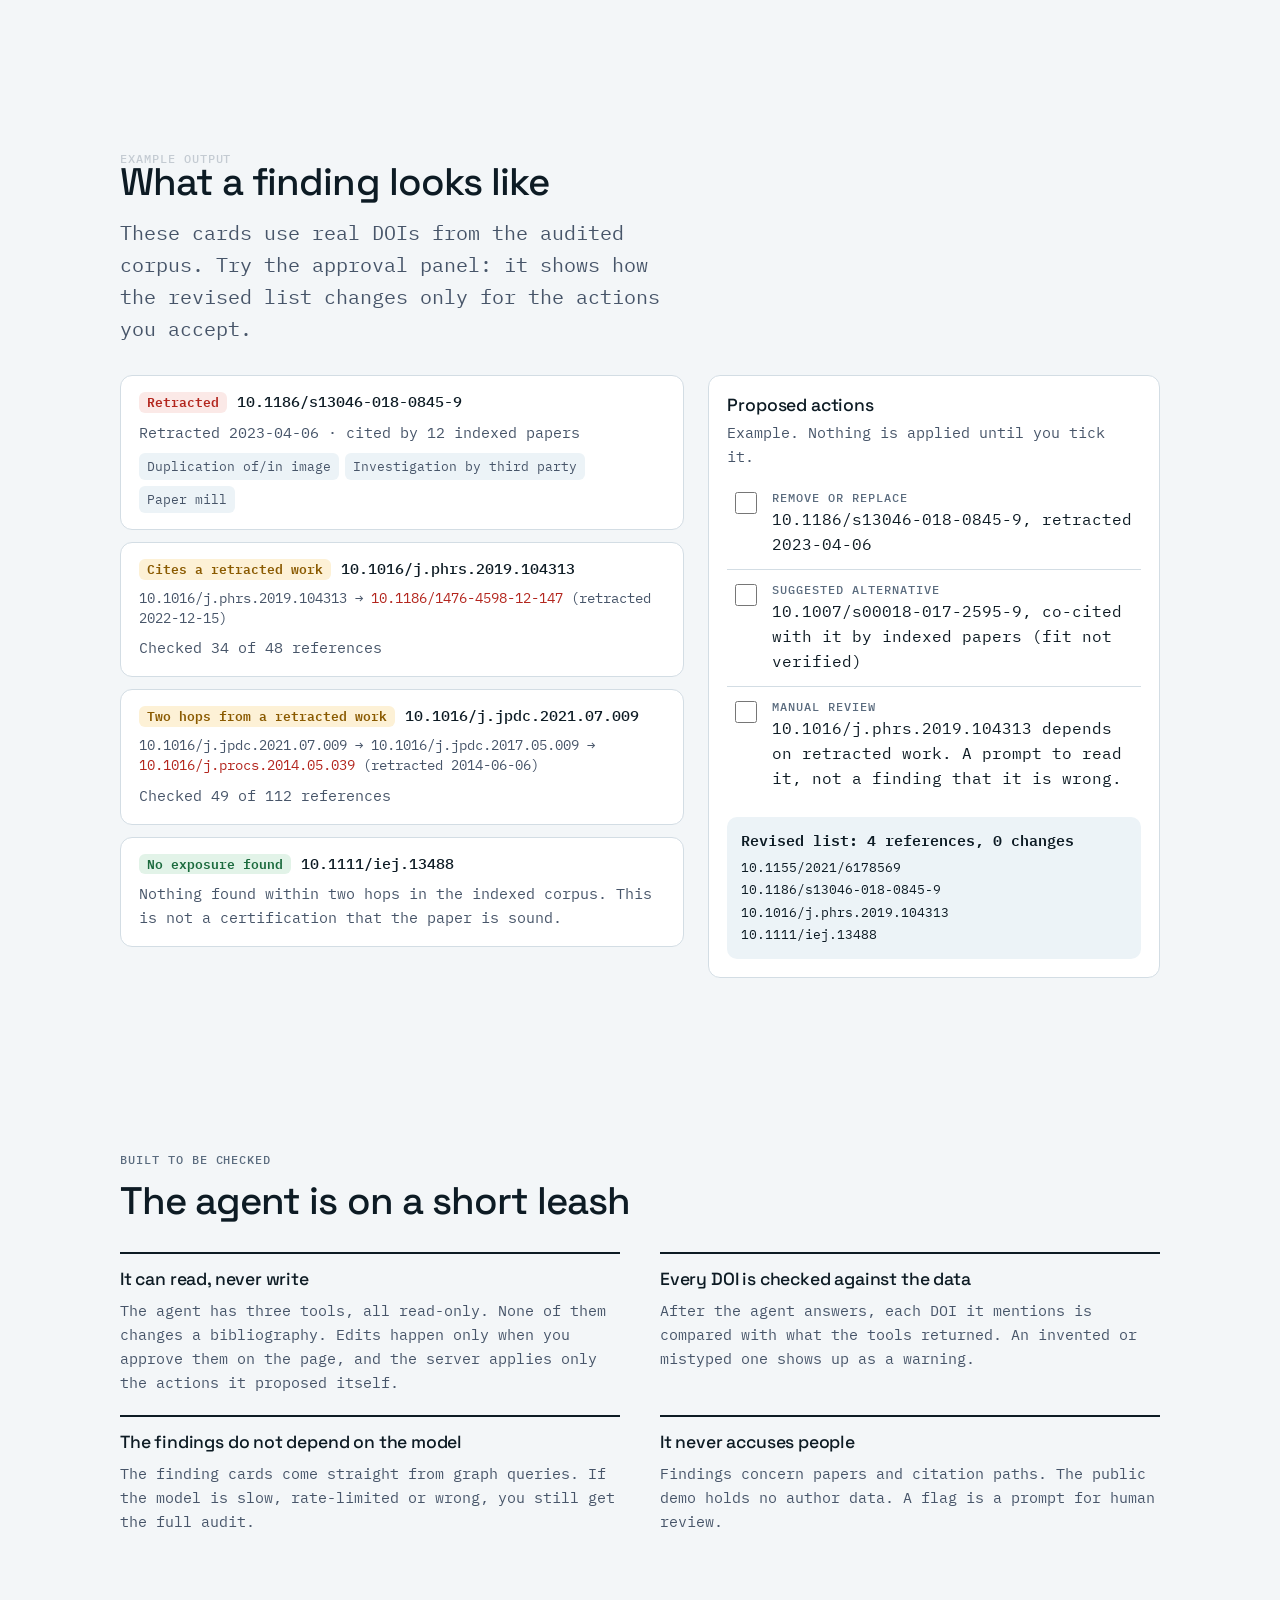
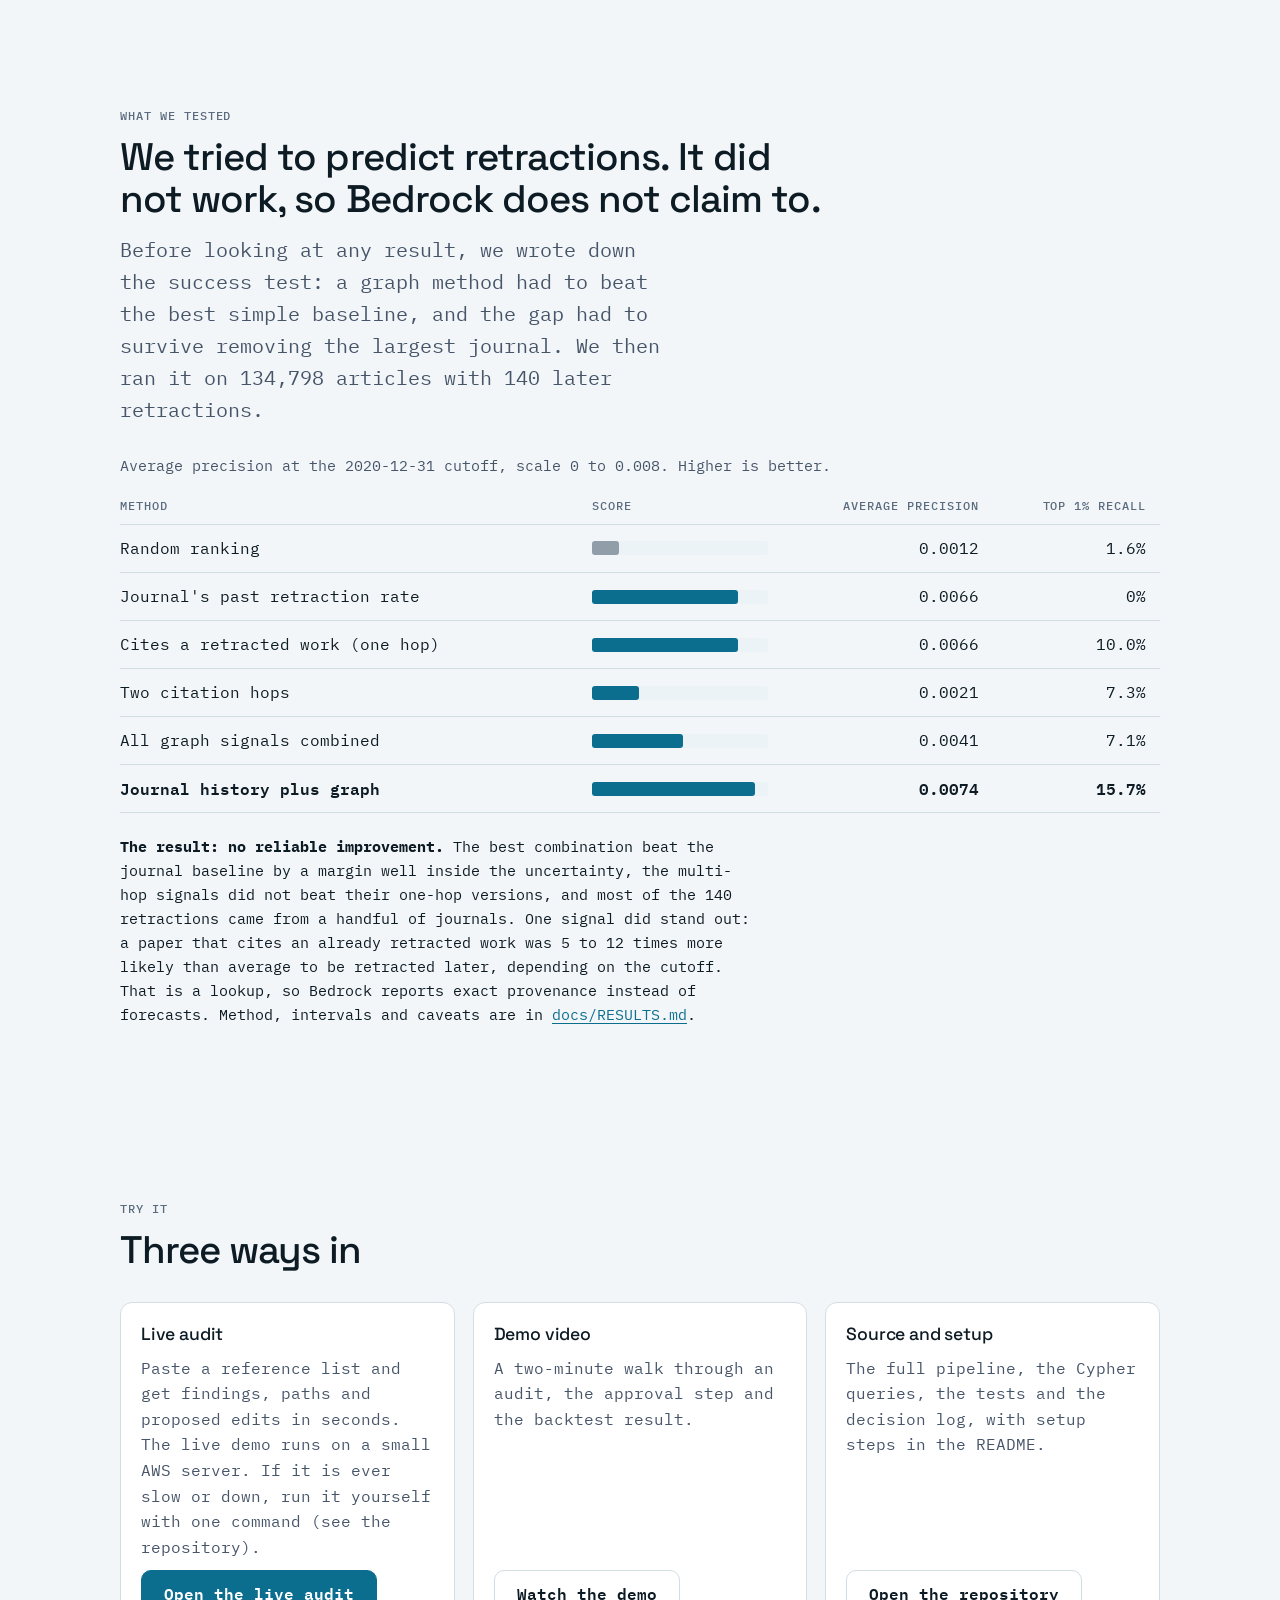
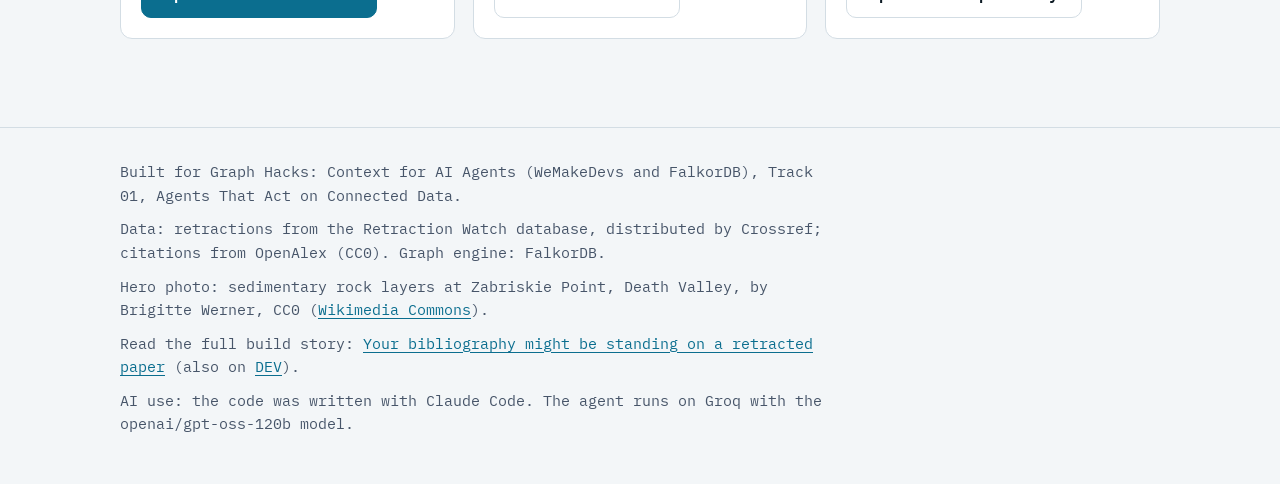
==== commit e16386e1: "Host the live demo on AWS (EC2 behind CloudFront): boot script, runbook, docs and links Co-Authored-" ====
--- a/site/index.html
+++ b/site/index.html
@@ -413,7 +413,7 @@
       <span class="eyebrow">Try it</span>
       <h2 id="h-try">Three ways in</h2>
       <div class="cards">
-        <div class="card"><h3>Live audit</h3><p>Paste a reference list and get findings, paths and proposed edits in seconds. The live demo is served from the author's machine; if it is offline, run it yourself with one command (see the repository).</p><a class="btn primary" id="card-live" href="#try" data-config="live" aria-disabled="true">Link added at launch</a></div>
+        <div class="card"><h3>Live audit</h3><p>Paste a reference list and get findings, paths and proposed edits in seconds. The live demo runs on a small AWS server. If it is ever slow or down, run it yourself with one command (see the repository).</p><a class="btn primary" id="card-live" href="#try" data-config="live" aria-disabled="true">Link added at launch</a></div>
         <div class="card"><h3>Demo video</h3><p>A two-minute walk through an audit, the approval step and the backtest result.</p><a class="btn" id="card-video" href="#try" data-config="video" aria-disabled="true">Link added at launch</a></div>
         <div class="card"><h3>Source and setup</h3><p>The full pipeline, the Cypher queries, the tests and the decision log, with setup steps in the README.</p><a class="btn" href="https://github.com/ibnweb3/bedrock#readme">Open the repository</a></div>
       </div>
@@ -434,7 +434,7 @@
 <script>
 "use strict";
 /* Set these at launch; until then the buttons say so instead of pointing nowhere. */
-const LINKS = { live: "https://tone-searches-calgary-clubs.trycloudflare.com", video: "https://youtu.be/bqgNoxluHjw" };
+const LINKS = { live: "https://dylvk78e75qb4.cloudfront.net", video: "https://youtu.be/bqgNoxluHjw" };
 
 document.querySelectorAll("[data-config]").forEach((a) => {
   const url = LINKS[a.dataset.config];
